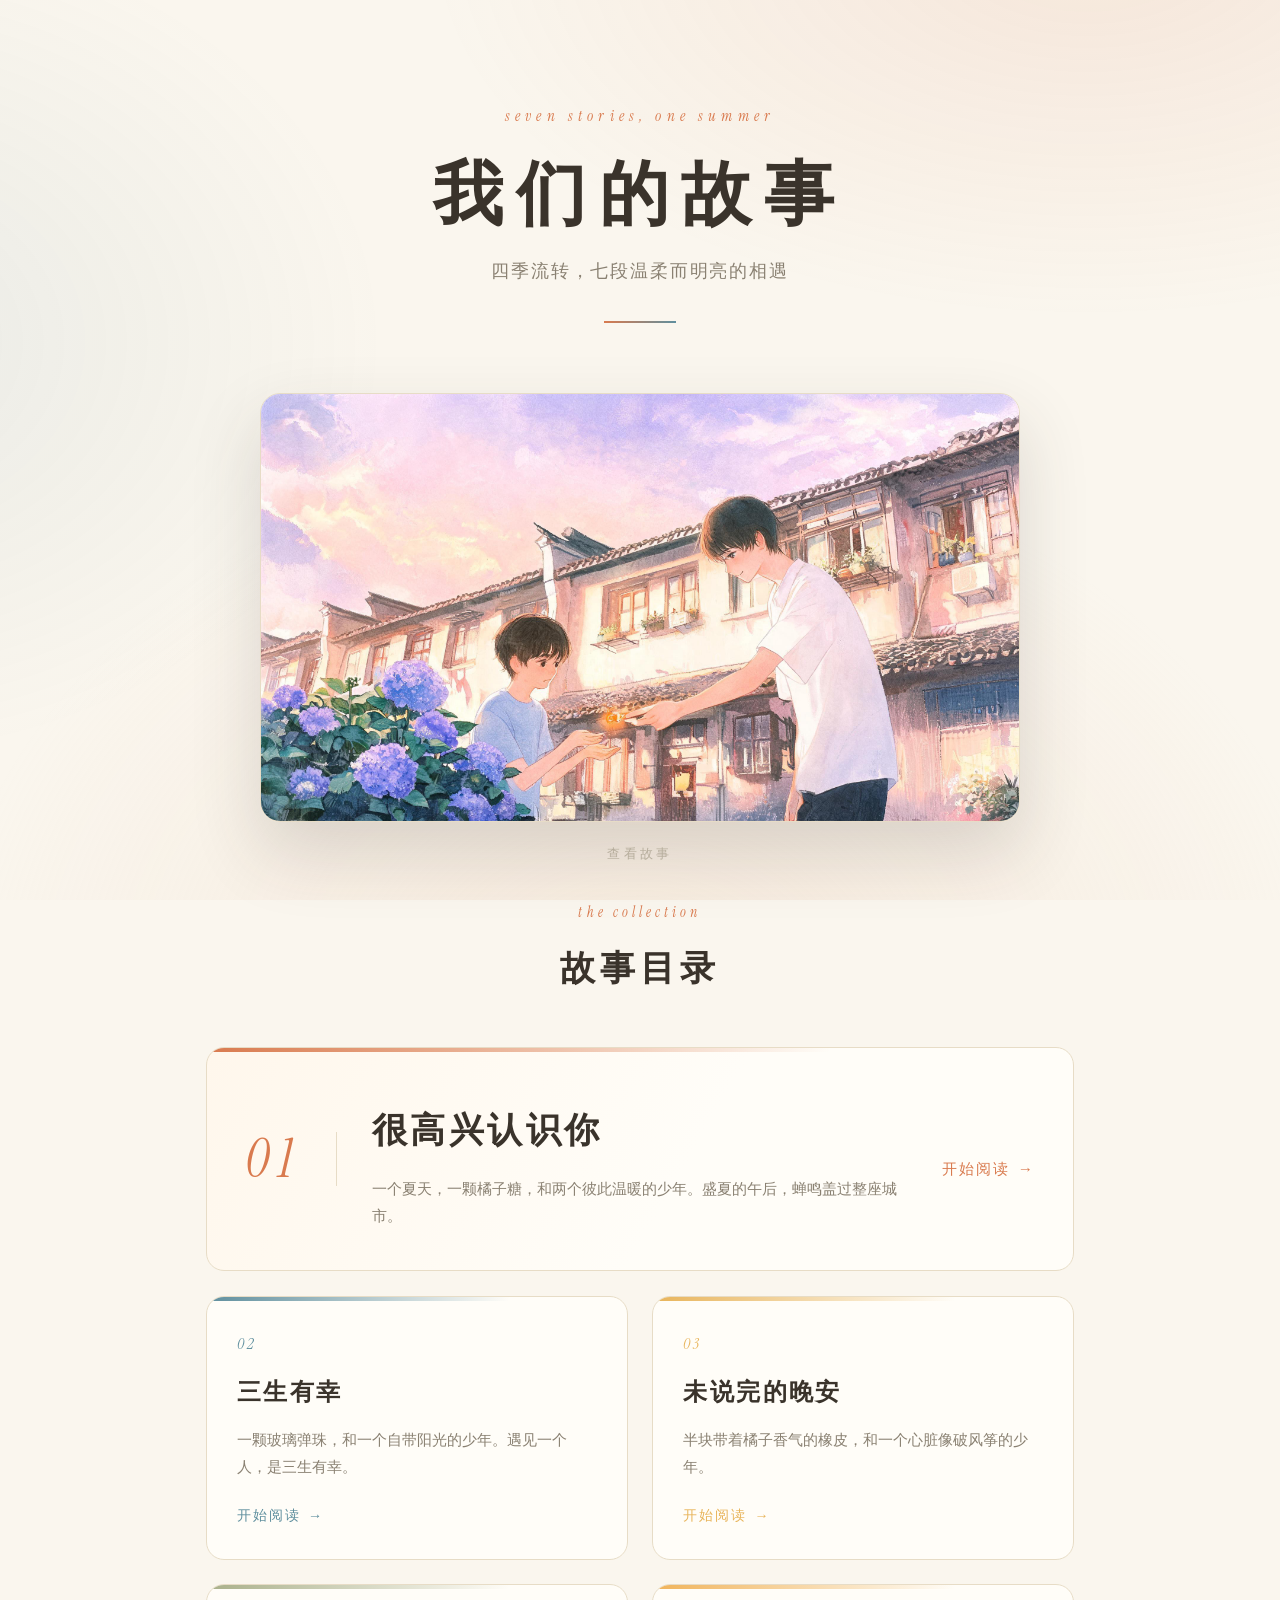
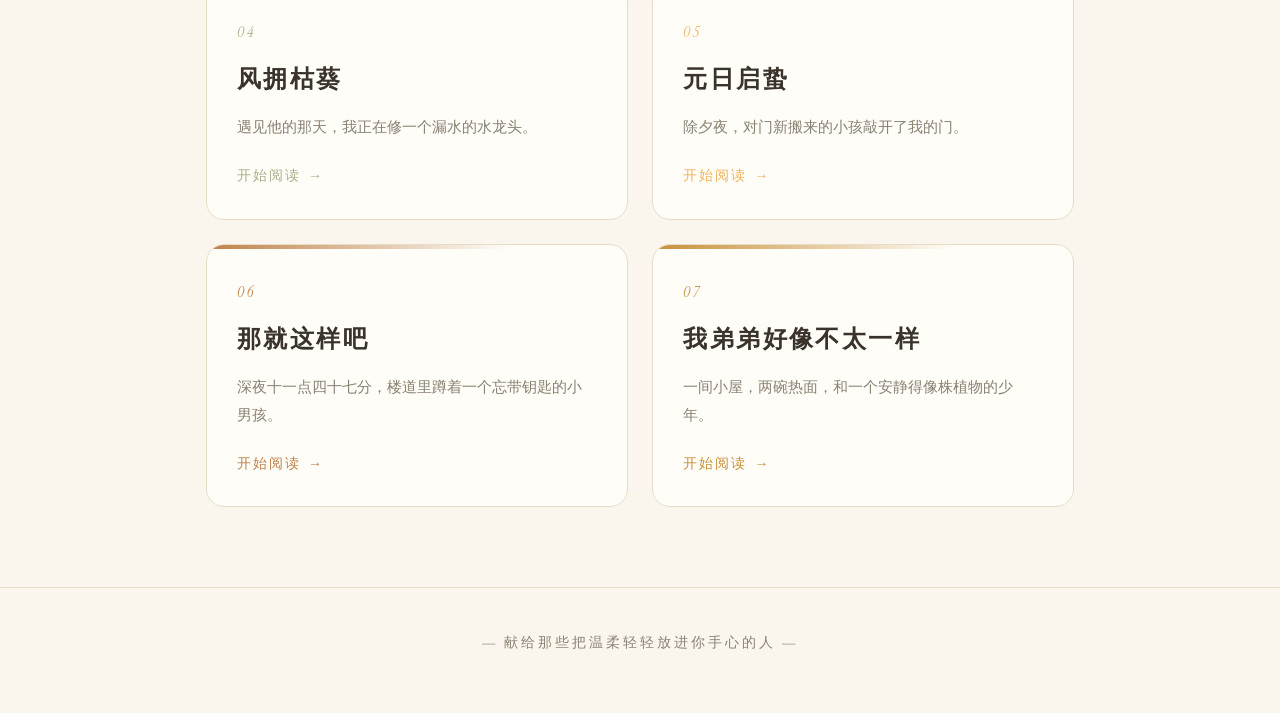
==== index.html @ c53b65f0 "add story7: 我弟弟好像不太一样" ====
<!DOCTYPE html>
<html lang="zh-CN">
<head>
<meta charset="UTF-8">
<meta name="viewport" content="width=device-width, initial-scale=1.0">
<title>我们的故事 · 小说集</title>
<link rel="preload" href="./_shared/fonts/CrimsonPro-Regular.ttf" as="font" type="font/ttf" crossorigin="">
<link rel="preload" href="./_shared/fonts/CrimsonPro-Bold.ttf" as="font" type="font/ttf" crossorigin="">
<link rel="preload" href="./_shared/fonts/InstrumentSerif-Italic.ttf" as="font" type="font/ttf" crossorigin="">
<style>
:root{
  --bg:#faf6ee;
  --ink:#3a332b;
  --muted:#8a8172;
  --faint:#b6ad9c;
  --rule:#e7dcc6;
  --paper:#fffdf8;
  --accent:#d97a4e;
}
*{margin:0;padding:0;box-sizing:border-box;}
@font-face{
  font-family:'CrimsonPro';
  src:url('./_shared/fonts/CrimsonPro-Regular.ttf') format('truetype');
  font-weight:400;font-style:normal;
}
@font-face{
  font-family:'CrimsonPro';
  src:url('./_shared/fonts/CrimsonPro-Bold.ttf') format('truetype');
  font-weight:700;font-style:normal;
}
@font-face{
  font-family:'CrimsonPro';
  src:url('./_shared/fonts/CrimsonPro-Italic.ttf') format('truetype');
  font-weight:400;font-style:italic;
}
@font-face{
  font-family:'InstrumentSerif';
  src:url('./_shared/fonts/InstrumentSerif-Italic.ttf') format('truetype');
  font-weight:400;font-style:italic;
}
html{scroll-behavior:smooth;}
body{
  background:var(--bg);
  color:var(--ink);
  font-family:"CrimsonPro","Noto Serif CJK SC","Source Han Serif SC","Songti SC","STSong","SimSun",serif;
  font-size:17px;
  line-height:1.9;
  overflow-x:hidden;
}
::selection{background:rgba(217,122,78,0.22);}
body::before{
  content:"";position:fixed;inset:0;z-index:-2;pointer-events:none;
  background:
    radial-gradient(1100px 620px at 85% -6%, rgba(217,122,78,0.12), transparent 60%),
    radial-gradient(900px 700px at -12% 38%, rgba(95,143,158,0.10), transparent 60%),
    radial-gradient(1000px 800px at 50% 112%, rgba(243,217,196,0.40), transparent 70%);
}
.particles{position:fixed;inset:0;z-index:-1;pointer-events:none;overflow:hidden;}
.p{position:absolute;bottom:-4vh;border-radius:50%;
  background:radial-gradient(circle at 35% 35%, rgba(255,255,255,0.9), var(--c) 72%);
  opacity:0;animation:rise linear infinite;}
@keyframes rise{
  0%{transform:translateY(0) translateX(0) scale(1);opacity:0;}
  6%{opacity:var(--o,.5);}
  90%{opacity:var(--o,.5);}
  100%{transform:translateY(-110vh) translateX(var(--dx,20px)) scale(.55);opacity:0;}
}

/* ---------- Hero ---------- */
.hero{position:relative;min-height:100vh;display:flex;flex-direction:column;align-items:center;
  justify-content:center;text-align:center;padding:6rem 1.6rem 4.5rem;}
.hero > *{animation:enter .9s ease both;}
.hero-kicker{animation-delay:.05s;font-family:"InstrumentSerif",serif;font-style:italic;
  letter-spacing:.34em;font-size:.95rem;color:var(--accent);text-transform:lowercase;}
.hero-title{animation-delay:.15s;font-size:clamp(2.6rem,8vw,4.4rem);font-weight:700;
  letter-spacing:.18em;line-height:1.15;margin-top:1.4rem;}
.hero-sub{animation-delay:.25s;margin-top:1.2rem;color:var(--muted);
  font-size:clamp(1rem,2.6vw,1.15rem);letter-spacing:.1em;}
.hero-rule{animation-delay:.35s;width:72px;height:2px;margin:2rem auto;
  background:linear-gradient(90deg,var(--accent),#5f8f9e);}
.cover-frame{animation-delay:.45s;margin-top:2.4rem;width:min(760px,92vw);border-radius:20px;
  overflow:hidden;border:1px solid var(--rule);
  box-shadow:0 30px 70px rgba(58,51,43,0.16);}
.cover-frame img{display:block;width:100%;height:auto;}
.scroll-hint{position:absolute;bottom:2.1rem;left:50%;transform:translateX(-50%);
  color:var(--faint);font-size:.8rem;letter-spacing:.26em;text-decoration:none;
  animation:hint 2.4s ease-in-out infinite;}
@keyframes hint{0%,100%{opacity:.5;transform:translate(-50%,0);}50%{opacity:1;transform:translate(-50%,7px);}}
@keyframes enter{from{opacity:0;transform:translateY(22px);}to{opacity:1;transform:none;}}

/* ---------- Stories ---------- */
.stories{max-width:920px;margin:0 auto;padding:0 1.6rem 5rem;}
.stories-head{text-align:center;margin-bottom:2.8rem;}
.stories-kicker{font-family:"InstrumentSerif",serif;font-style:italic;color:var(--accent);
  letter-spacing:.3em;font-size:.85rem;text-transform:lowercase;}
.stories-title{font-size:clamp(1.7rem,4vw,2.2rem);font-weight:700;letter-spacing:.14em;margin-top:.6rem;}

.card{position:relative;display:block;text-decoration:none;color:inherit;
  background:var(--paper);border:1px solid var(--rule);border-radius:18px;
  padding:2rem 1.9rem 1.7rem;overflow:hidden;
  transition:transform .3s ease, box-shadow .3s ease, border-color .3s ease;}
.card::before{content:"";position:absolute;top:0;left:0;right:0;height:4px;
  background:linear-gradient(90deg,var(--c),transparent 72%);}
.card:hover{transform:translateY(-6px);box-shadow:0 20px 44px rgba(58,51,43,0.10);
  border-color:rgba(58,51,43,0.14);}
.card-num{font-family:"InstrumentSerif",serif;font-style:italic;color:var(--c);
  font-size:1.02rem;letter-spacing:.16em;}
.card-t{font-size:1.5rem;font-weight:700;letter-spacing:.1em;margin-top:.55rem;}
.card-s{margin-top:.7rem;color:var(--muted);font-size:.95rem;line-height:1.8;}
.card-go{margin-top:1.35rem;display:inline-flex;align-items:center;gap:.45rem;
  color:var(--c);font-size:.88rem;letter-spacing:.14em;}
.card-go .arr{transition:transform .25s ease;}
.card:hover .card-go .arr{transform:translateX(5px);}

.card.featured{
  display:grid;grid-template-columns:auto 1fr auto;align-items:center;gap:2.2rem;
  background:linear-gradient(120deg,#fff7ec,var(--paper) 55%);
  padding:2.5rem 2.4rem;margin-bottom:1.6rem;}
.card.featured .card-num{font-size:3.4rem;line-height:1;padding-right:2.2rem;
  border-right:1px solid var(--rule);}
.card.featured .card-t{font-size:clamp(1.7rem,4vw,2.2rem);}
.card.featured .card-go{font-size:.95rem;white-space:nowrap;}

.grid{display:grid;grid-template-columns:repeat(2,minmax(0,1fr));gap:1.5rem;}

/* ---------- Footer ---------- */
.foot{text-align:center;padding:2.6rem 1.6rem 3.6rem;color:var(--muted);
  font-size:.85rem;letter-spacing:.22em;border-top:1px solid var(--rule);}

/* ---------- Reveal ---------- */
.reveal{opacity:0;transform:translateY(26px);transition:opacity .7s ease, transform .7s ease;}
.reveal.in{opacity:1;transform:none;}

@media (max-width:720px){
  .hero{padding-top:5rem;}
  .card.featured{grid-template-columns:1fr;gap:1.1rem;padding:2rem 1.7rem;}
  .card.featured .card-num{font-size:2.4rem;padding-right:0;border-right:none;}
  .grid{grid-template-columns:1fr;}
  .card{padding:1.8rem 1.6rem 1.5rem;}
}
@media (prefers-reduced-motion: reduce){
  *{animation:none!important;transition:none!important;}
  .reveal{opacity:1;transform:none;}
}
</style>
</head>
<body>
<div class="particles" aria-hidden="true"></div>

<header class="hero">
  <p class="hero-kicker">Seven Stories, One Summer</p>
  <h1 class="hero-title">我们的故事</h1>
  <p class="hero-sub">四季流转，七段温柔而明亮的相遇</p>
  <div class="hero-rule"></div>
  <div class="cover-frame">
    <img src="./assets/cover_16x9.jpg" alt="黄昏老街，一簇光，两双手，满城花">
  </div>
  <a class="scroll-hint" href="#stories">查看故事</a>
</header>

<main class="stories" id="stories">
  <div class="stories-head reveal">
    <p class="stories-kicker">The Collection</p>
    <h2 class="stories-title">故事目录</h2>
  </div>

  <a class="card featured reveal" href="story1.html" style="--c:#d97a4e">
    <div class="card-num">01</div>
    <div class="card-body">
      <div class="card-t">很高兴认识你</div>
      <div class="card-s">一个夏天，一颗橘子糖，和两个彼此温暖的少年。盛夏的午后，蝉鸣盖过整座城市。</div>
    </div>
    <div class="card-go">开始阅读 <span class="arr">→</span></div>
  </a>

  <div class="grid">
    <a class="card reveal" href="story2.html" style="--c:#5f8f9e">
      <div class="card-num">02</div>
      <div class="card-t">三生有幸</div>
      <div class="card-s">一颗玻璃弹珠，和一个自带阳光的少年。遇见一个人，是三生有幸。</div>
      <div class="card-go">开始阅读 <span class="arr">→</span></div>
    </a>
    <a class="card reveal" href="story3.html" style="--c:#e8b45a">
      <div class="card-num">03</div>
      <div class="card-t">未说完的晚安</div>
      <div class="card-s">半块带着橘子香气的橡皮，和一个心脏像破风筝的少年。</div>
      <div class="card-go">开始阅读 <span class="arr">→</span></div>
    </a>
    <a class="card reveal" href="story4.html" style="--c:#a9b08a">
      <div class="card-num">04</div>
      <div class="card-t">风拥枯葵</div>
      <div class="card-s">遇见他的那天，我正在修一个漏水的水龙头。</div>
      <div class="card-go">开始阅读 <span class="arr">→</span></div>
    </a>
    <a class="card reveal" href="story5.html" style="--c:#f0b35a">
      <div class="card-num">05</div>
      <div class="card-t">元日启蛰</div>
      <div class="card-s">除夕夜，对门新搬来的小孩敲开了我的门。</div>
      <div class="card-go">开始阅读 <span class="arr">→</span></div>
    </a>
    <a class="card reveal" href="story6.html" style="--c:#c0814a">
      <div class="card-num">06</div>
      <div class="card-t">那就这样吧</div>
      <div class="card-s">深夜十一点四十七分，楼道里蹲着一个忘带钥匙的小男孩。</div>
      <div class="card-go">开始阅读 <span class="arr">→</span></div>
    </a>
    <a class="card reveal" href="story7.html" style="--c:#c8903a">
      <div class="card-num">07</div>
      <div class="card-t">我弟弟好像不太一样</div>
      <div class="card-s">一间小屋，两碗热面，和一个安静得像株植物的少年。</div>
      <div class="card-go">开始阅读 <span class="arr">→</span></div>
    </a>
  </div>
</main>

<footer class="foot">— 献给那些把温柔轻轻放进你手心的人 —</footer>

<script>
(function(){
  var colors=['#d97a4e','#5f8f9e','#e8b45a','#a9b08a','#f0b35a','#c0814a','#c8903a'];
  var wrap=document.querySelector('.particles');
  for(var i=0;i<16;i++){
    var s=document.createElement('span');
    s.className='p';
    var size=4+Math.random()*7;
    s.style.width=size+'px';s.style.height=size+'px';
    s.style.left=(Math.random()*100)+'%';
    s.style.setProperty('--c',colors[i%colors.length]);
    s.style.setProperty('--o',(0.25+Math.random()*0.4).toFixed(2));
    s.style.setProperty('--dx',(Math.random()*120-60)+'px');
    s.style.animationDuration=(14+Math.random()*16)+'s';
    s.style.animationDelay=(Math.random()*16)+'s';
    wrap.appendChild(s);
  }
  if('IntersectionObserver' in window){
    var io=new IntersectionObserver(function(es){
      es.forEach(function(e){if(e.isIntersecting){e.target.classList.add('in');io.unobserve(e.target);}});
    },{threshold:.12});
    document.querySelectorAll('.reveal').forEach(function(el){io.observe(el);});
  }else{
    document.querySelectorAll('.reveal').forEach(function(el){el.classList.add('in');});
  }
})();
</script>
</body>
</html>
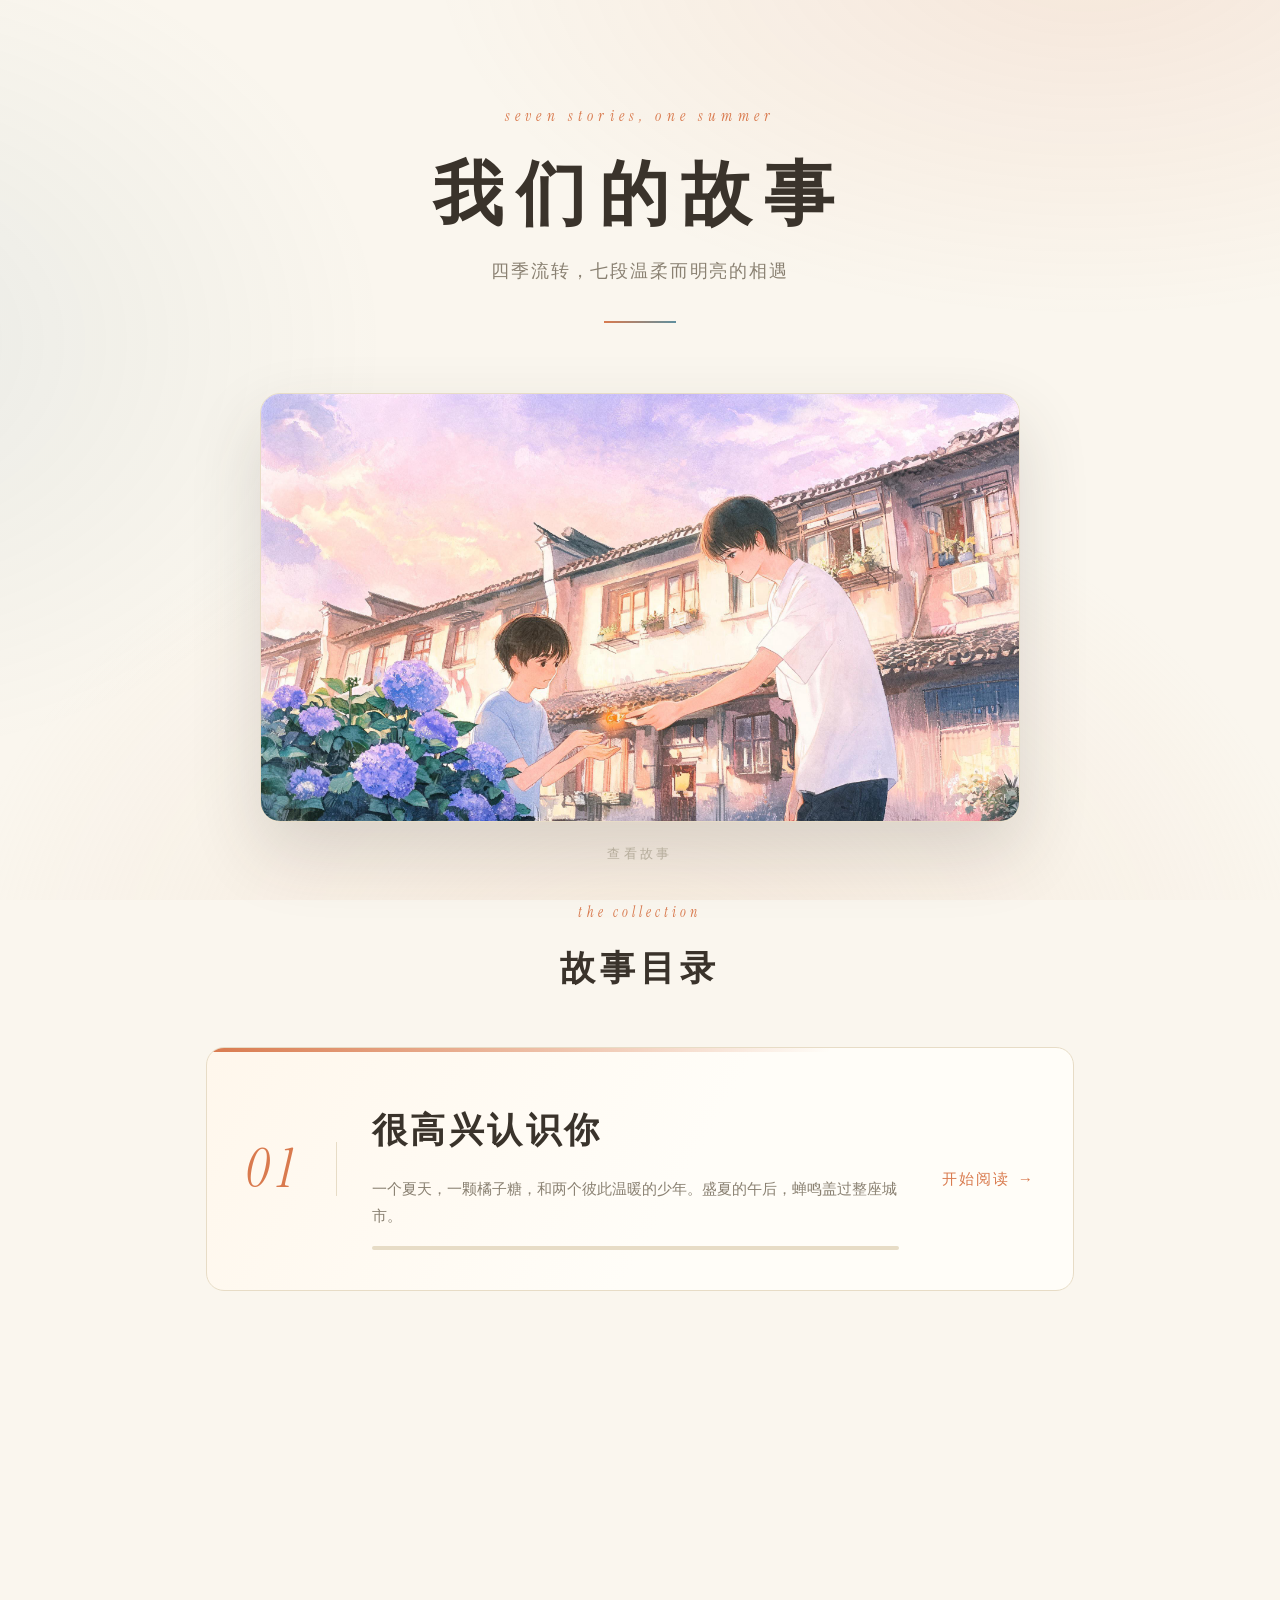
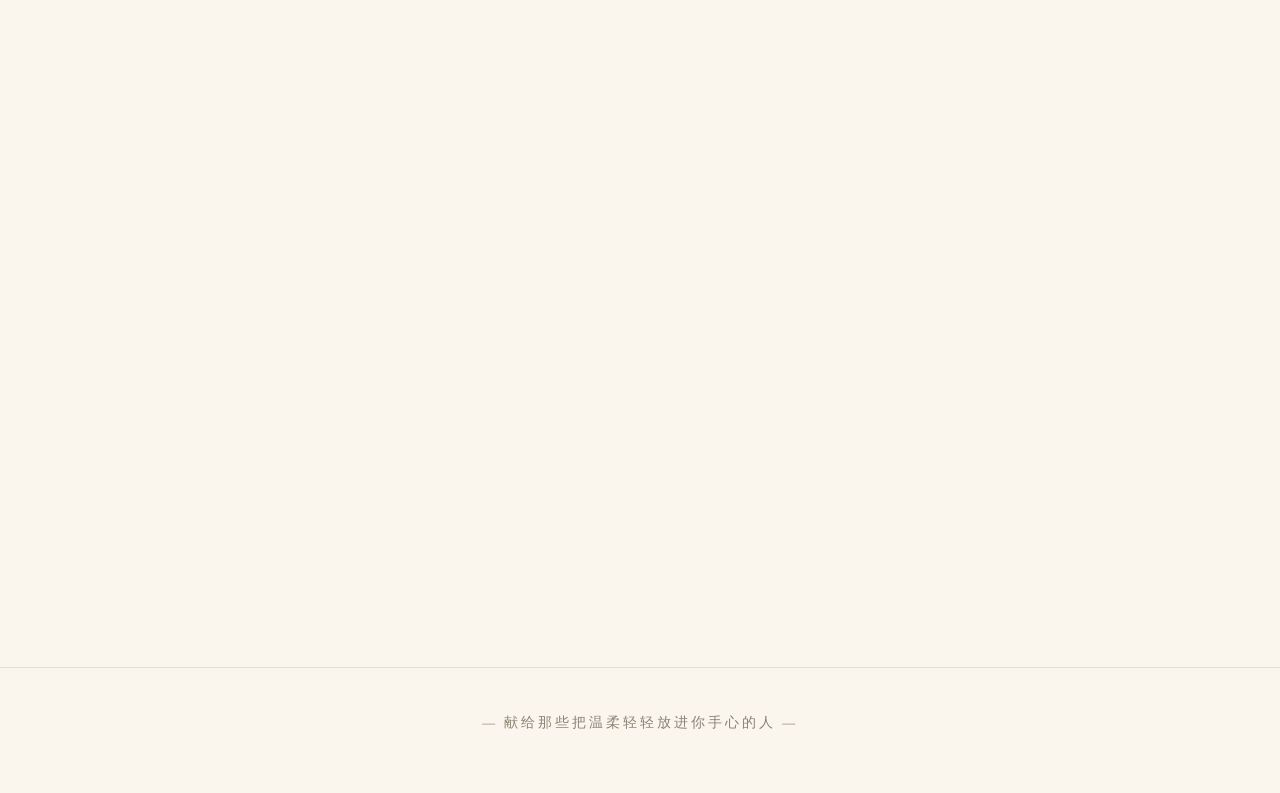
==== commit 894a87d7: "添加15项小说阅读功能：阅读进度保存、回到顶部、浮动目录、上下章导航、字体调节、深色模式、书签、朗读、字数统计、阅读时长、选中复制分享、评论系统、平滑滚动、首页进度条" ====
--- a/index.html
+++ b/index.html
@@ -65,7 +65,6 @@
   90%{opacity:var(--o,.5);}
   100%{transform:translateY(-110vh) translateX(var(--dx,20px)) scale(.55);opacity:0;}
 }
-
 /* ---------- Hero ---------- */
 .hero{position:relative;min-height:100vh;display:flex;flex-direction:column;align-items:center;
   justify-content:center;text-align:center;padding:6rem 1.6rem 4.5rem;}
@@ -87,14 +86,12 @@
   animation:hint 2.4s ease-in-out infinite;}
 @keyframes hint{0%,100%{opacity:.5;transform:translate(-50%,0);}50%{opacity:1;transform:translate(-50%,7px);}}
 @keyframes enter{from{opacity:0;transform:translateY(22px);}to{opacity:1;transform:none;}}
-
 /* ---------- Stories ---------- */
 .stories{max-width:920px;margin:0 auto;padding:0 1.6rem 5rem;}
 .stories-head{text-align:center;margin-bottom:2.8rem;}
 .stories-kicker{font-family:"InstrumentSerif",serif;font-style:italic;color:var(--accent);
   letter-spacing:.3em;font-size:.85rem;text-transform:lowercase;}
 .stories-title{font-size:clamp(1.7rem,4vw,2.2rem);font-weight:700;letter-spacing:.14em;margin-top:.6rem;}
-
 .card{position:relative;display:block;text-decoration:none;color:inherit;
   background:var(--paper);border:1px solid var(--rule);border-radius:18px;
   padding:2rem 1.9rem 1.7rem;overflow:hidden;
@@ -107,11 +104,15 @@
   font-size:1.02rem;letter-spacing:.16em;}
 .card-t{font-size:1.5rem;font-weight:700;letter-spacing:.1em;margin-top:.55rem;}
 .card-s{margin-top:.7rem;color:var(--muted);font-size:.95rem;line-height:1.8;}
+/* Reading progress bar on card */
+.card-progress-wrap{display:flex;align-items:center;gap:0.5rem;margin-top:1rem;}
+.card-progress-bar{flex:1;height:4px;background:var(--rule);border-radius:2px;overflow:hidden;}
+.card-progress-fill{height:100%;background:var(--c);border-radius:2px;transition:width 0.5s ease;}
+.card-progress-pct{font-size:0.75rem;color:var(--muted);white-space:nowrap;}
 .card-go{margin-top:1.35rem;display:inline-flex;align-items:center;gap:.45rem;
   color:var(--c);font-size:.88rem;letter-spacing:.14em;}
 .card-go .arr{transition:transform .25s ease;}
 .card:hover .card-go .arr{transform:translateX(5px);}
-
 .card.featured{
   display:grid;grid-template-columns:auto 1fr auto;align-items:center;gap:2.2rem;
   background:linear-gradient(120deg,#fff7ec,var(--paper) 55%);
@@ -120,17 +121,13 @@
   border-right:1px solid var(--rule);}
 .card.featured .card-t{font-size:clamp(1.7rem,4vw,2.2rem);}
 .card.featured .card-go{font-size:.95rem;white-space:nowrap;}
-
 .grid{display:grid;grid-template-columns:repeat(2,minmax(0,1fr));gap:1.5rem;}
-
 /* ---------- Footer ---------- */
 .foot{text-align:center;padding:2.6rem 1.6rem 3.6rem;color:var(--muted);
   font-size:.85rem;letter-spacing:.22em;border-top:1px solid var(--rule);}
-
 /* ---------- Reveal ---------- */
 .reveal{opacity:0;transform:translateY(26px);transition:opacity .7s ease, transform .7s ease;}
 .reveal.in{opacity:1;transform:none;}
-
 @media (max-width:720px){
   .hero{padding-top:5rem;}
   .card.featured{grid-template-columns:1fr;gap:1.1rem;padding:2rem 1.7rem;}
@@ -143,10 +140,10 @@
   .reveal{opacity:1;transform:none;}
 }
 </style>
+<script defer src="https://cloud.umami.is/script.js" data-website-id="83ac92dc-f4b5-4266-9c81-300cca5a505e"></script>
 </head>
 <body>
 <div class="particles" aria-hidden="true"></div>
-
 <header class="hero">
   <p class="hero-kicker">Seven Stories, One Summer</p>
   <h1 class="hero-title">我们的故事</h1>
@@ -157,64 +154,66 @@
   </div>
   <a class="scroll-hint" href="#stories">查看故事</a>
 </header>
-
 <main class="stories" id="stories">
   <div class="stories-head reveal">
     <p class="stories-kicker">The Collection</p>
     <h2 class="stories-title">故事目录</h2>
   </div>
-
-  <a class="card featured reveal" href="story1.html" style="--c:#d97a4e">
+  <a class="card featured reveal" href="story1.html" style="--c:#d97a4e" data-story="story1">
     <div class="card-num">01</div>
     <div class="card-body">
       <div class="card-t">很高兴认识你</div>
       <div class="card-s">一个夏天，一颗橘子糖，和两个彼此温暖的少年。盛夏的午后，蝉鸣盖过整座城市。</div>
+      <div class="card-progress-wrap"><div class="card-progress-bar"><div class="card-progress-fill" style="width:0%"></div></div><span class="card-progress-pct"></span></div>
     </div>
     <div class="card-go">开始阅读 <span class="arr">→</span></div>
   </a>
-
   <div class="grid">
-    <a class="card reveal" href="story2.html" style="--c:#5f8f9e">
+    <a class="card reveal" href="story2.html" style="--c:#5f8f9e" data-story="story2">
       <div class="card-num">02</div>
       <div class="card-t">三生有幸</div>
       <div class="card-s">一颗玻璃弹珠，和一个自带阳光的少年。遇见一个人，是三生有幸。</div>
-      <div class="card-go">开始阅读 <span class="arr">→</span></div>
-    </a>
-    <a class="card reveal" href="story3.html" style="--c:#e8b45a">
+      <div class="card-progress-wrap"><div class="card-progress-bar"><div class="card-progress-fill" style="width:0%"></div></div><span class="card-progress-pct"></span></div>
+      <div class="card-go">开始阅读 <span class="arr">→</span></div>
+    </a>
+    <a class="card reveal" href="story3.html" style="--c:#e8b45a" data-story="story3">
       <div class="card-num">03</div>
       <div class="card-t">未说完的晚安</div>
       <div class="card-s">半块带着橘子香气的橡皮，和一个心脏像破风筝的少年。</div>
-      <div class="card-go">开始阅读 <span class="arr">→</span></div>
-    </a>
-    <a class="card reveal" href="story4.html" style="--c:#a9b08a">
+      <div class="card-progress-wrap"><div class="card-progress-bar"><div class="card-progress-fill" style="width:0%"></div></div><span class="card-progress-pct"></span></div>
+      <div class="card-go">开始阅读 <span class="arr">→</span></div>
+    </a>
+    <a class="card reveal" href="story4.html" style="--c:#a9b08a" data-story="story4">
       <div class="card-num">04</div>
       <div class="card-t">风拥枯葵</div>
       <div class="card-s">遇见他的那天，我正在修一个漏水的水龙头。</div>
-      <div class="card-go">开始阅读 <span class="arr">→</span></div>
-    </a>
-    <a class="card reveal" href="story5.html" style="--c:#f0b35a">
+      <div class="card-progress-wrap"><div class="card-progress-bar"><div class="card-progress-fill" style="width:0%"></div></div><span class="card-progress-pct"></span></div>
+      <div class="card-go">开始阅读 <span class="arr">→</span></div>
+    </a>
+    <a class="card reveal" href="story5.html" style="--c:#f0b35a" data-story="story5">
       <div class="card-num">05</div>
       <div class="card-t">元日启蛰</div>
       <div class="card-s">除夕夜，对门新搬来的小孩敲开了我的门。</div>
-      <div class="card-go">开始阅读 <span class="arr">→</span></div>
-    </a>
-    <a class="card reveal" href="story6.html" style="--c:#c0814a">
+      <div class="card-progress-wrap"><div class="card-progress-bar"><div class="card-progress-fill" style="width:0%"></div></div><span class="card-progress-pct"></span></div>
+      <div class="card-go">开始阅读 <span class="arr">→</span></div>
+    </a>
+    <a class="card reveal" href="story6.html" style="--c:#c0814a" data-story="story6">
       <div class="card-num">06</div>
       <div class="card-t">那就这样吧</div>
       <div class="card-s">深夜十一点四十七分，楼道里蹲着一个忘带钥匙的小男孩。</div>
-      <div class="card-go">开始阅读 <span class="arr">→</span></div>
-    </a>
-    <a class="card reveal" href="story7.html" style="--c:#c8903a">
+      <div class="card-progress-wrap"><div class="card-progress-bar"><div class="card-progress-fill" style="width:0%"></div></div><span class="card-progress-pct"></span></div>
+      <div class="card-go">开始阅读 <span class="arr">→</span></div>
+    </a>
+    <a class="card reveal" href="story7.html" style="--c:#c8903a" data-story="story7">
       <div class="card-num">07</div>
       <div class="card-t">我弟弟好像不太一样</div>
       <div class="card-s">一间小屋，两碗热面，和一个安静得像株植物的少年。</div>
+      <div class="card-progress-wrap"><div class="card-progress-bar"><div class="card-progress-fill" style="width:0%"></div></div><span class="card-progress-pct"></span></div>
       <div class="card-go">开始阅读 <span class="arr">→</span></div>
     </a>
   </div>
 </main>
-
 <footer class="foot">— 献给那些把温柔轻轻放进你手心的人 —</footer>
-
 <script>
 (function(){
   var colors=['#d97a4e','#5f8f9e','#e8b45a','#a9b08a','#f0b35a','#c0814a','#c8903a'];
@@ -240,7 +239,19 @@
   }else{
     document.querySelectorAll('.reveal').forEach(function(el){el.classList.add('in');});
   }
+  // Reading progress on cards
+  document.querySelectorAll('.card[data-story]').forEach(function(card){
+    var storyId = card.dataset.story;
+    var progressPct = localStorage.getItem('reader_' + storyId + '_progressPct');
+    var fill = card.querySelector('.card-progress-fill');
+    var pct = card.querySelector('.card-progress-pct');
+    if (progressPct && fill) {
+      var v = Math.round(parseFloat(progressPct));
+      fill.style.width = v + '%';
+      if (pct) pct.textContent = '已读 ' + v + '%';
+    }
+  });
 })();
 </script>
 </body>
-</html>
+</html>
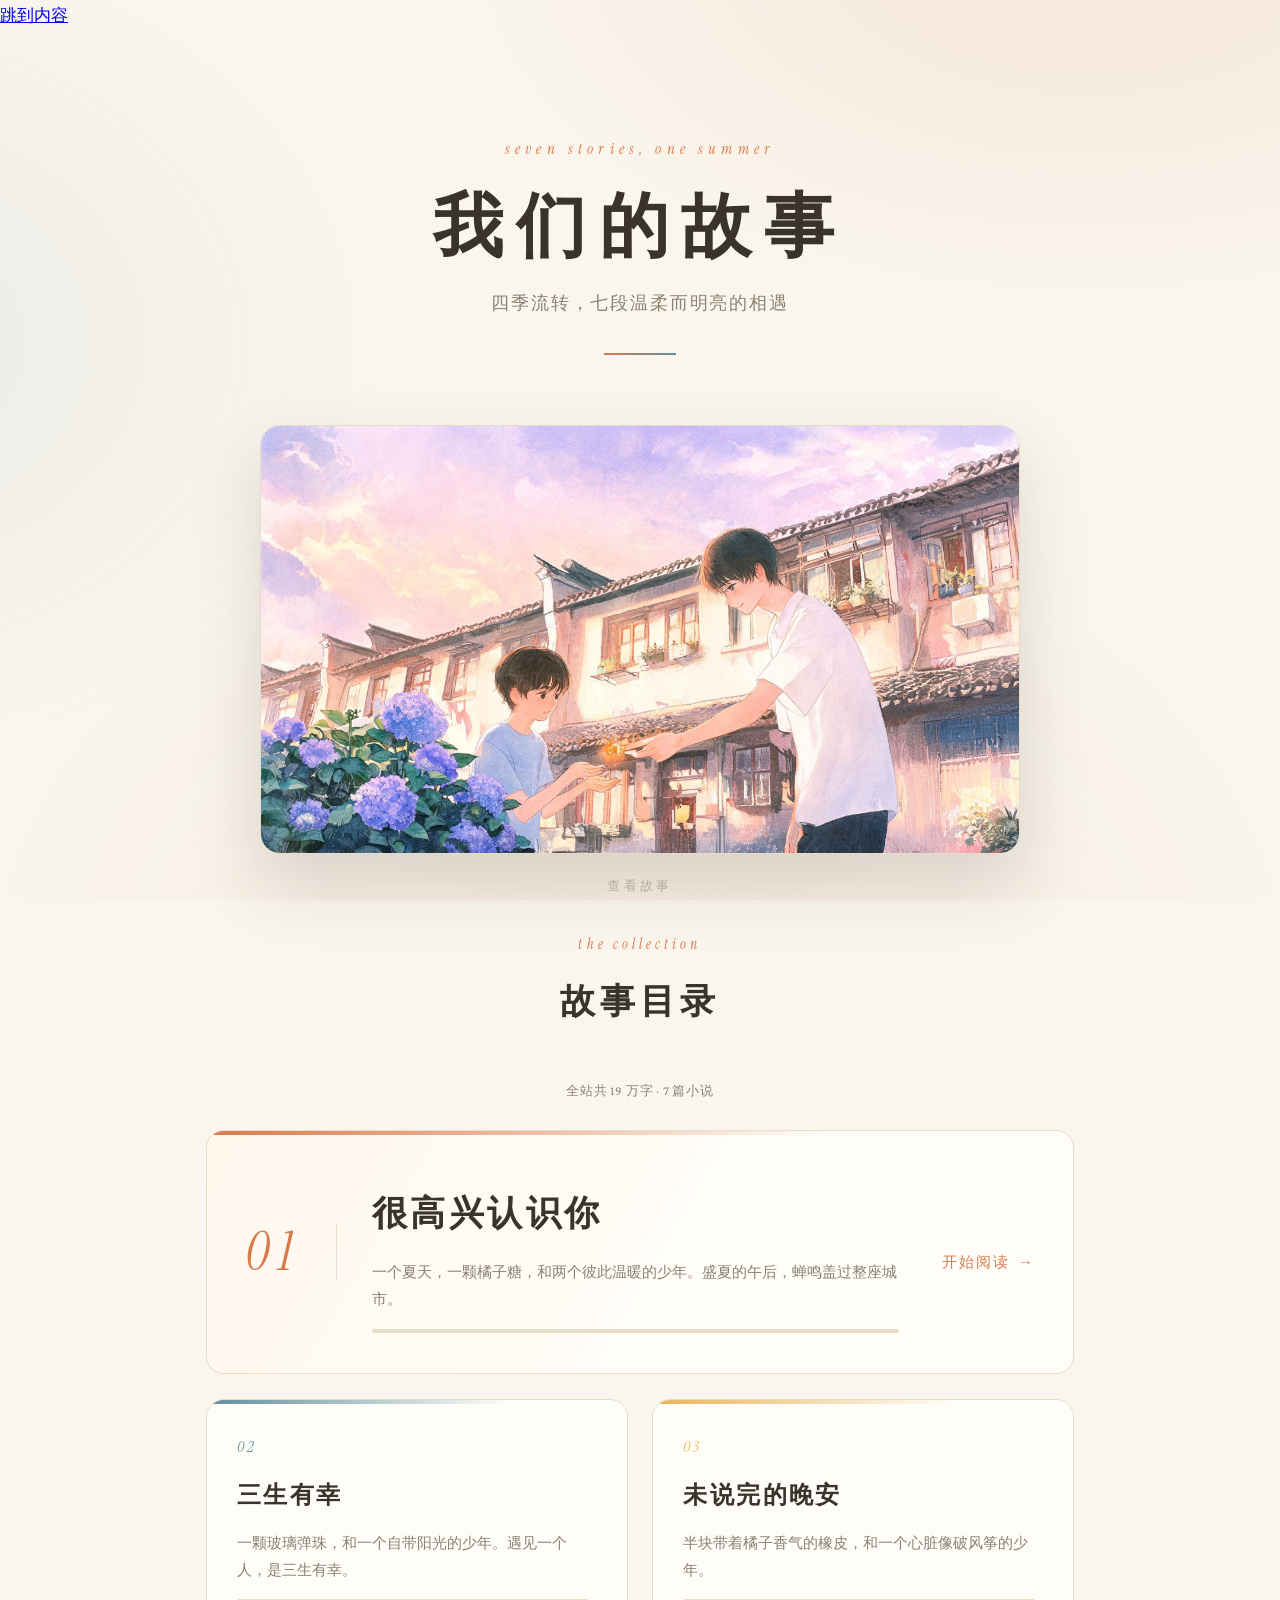
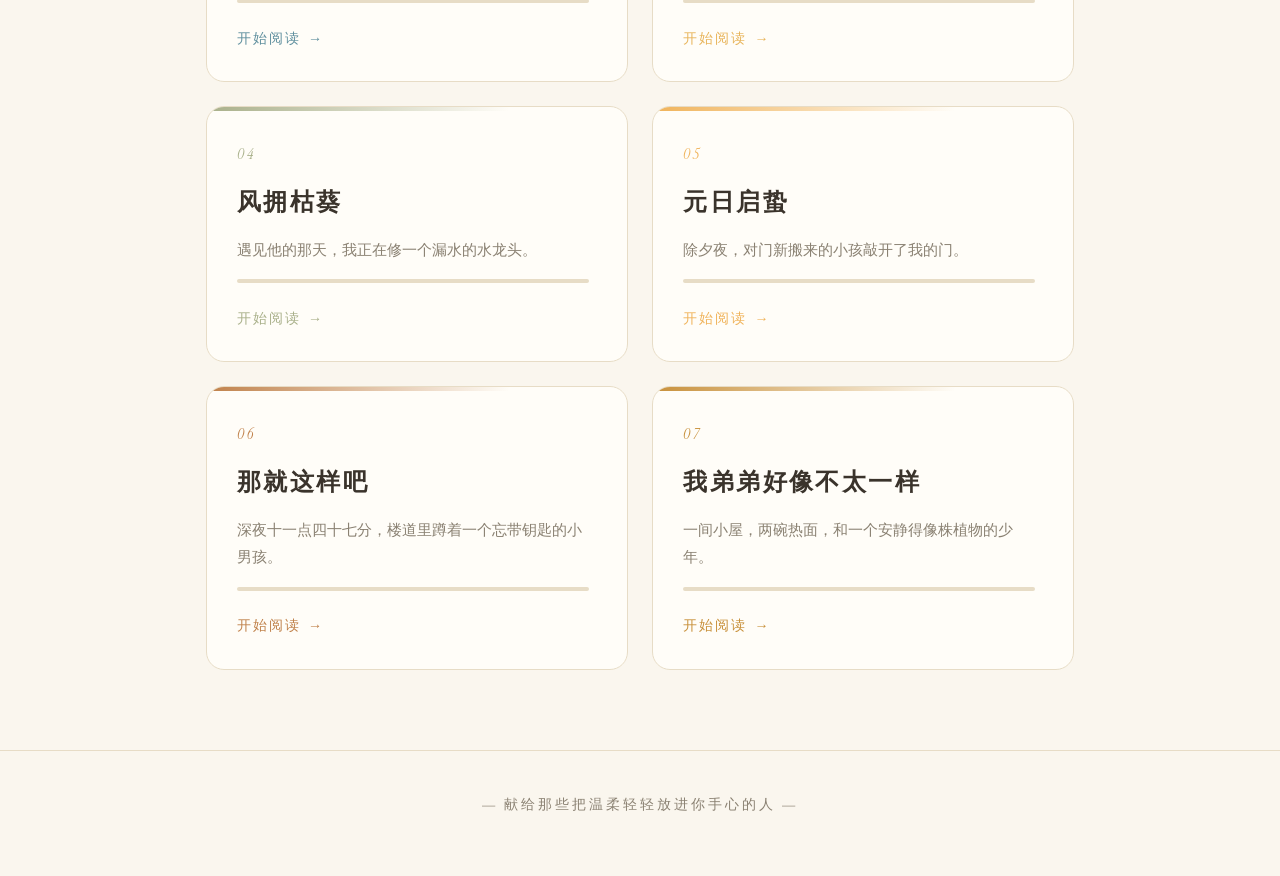
==== commit 0467fa5c: "全面优化：SEO社交分享、PWA离线阅读、首页继续阅读、沉浸模式、Giscus深色同步、无障碍支持、性能优化" ====
--- a/index.html
+++ b/index.html
@@ -3,7 +3,21 @@
 <head>
 <meta charset="UTF-8">
 <meta name="viewport" content="width=device-width, initial-scale=1.0">
-<title>我们的故事 · 小说集</title>
+<title>我们的故事 · 小说集 | 七段温柔而明亮的相遇</title>
+<meta name="description" content="四季流转，七段温柔而明亮的相遇。一个关于夏天、橘子糖、玻璃弹珠与少年心事的小说集。">
+<meta property="og:title" content="我们的故事 · 小说集">
+<meta property="og:description" content="四季流转，七段温柔而明亮的相遇。很高兴认识你、三生有幸、未说完的晚安、风拥枯葵、元日启蛰、那就这样吧、我弟弟好像不太一样。">
+<meta property="og:image" content="https://SoleFish8.github.io/meet-you-summer/assets/cover_16x9.jpg">
+<meta property="og:url" content="https://SoleFish8.github.io/meet-you-summer/">
+<meta property="og:type" content="website">
+<meta name="twitter:card" content="summary_large_image">
+<meta name="twitter:title" content="我们的故事 · 小说集">
+<meta name="twitter:description" content="四季流转，七段温柔而明亮的相遇。">
+<meta name="twitter:image" content="https://SoleFish8.github.io/meet-you-summer/assets/cover_16x9.jpg">
+<link rel="manifest" href="manifest.json">
+<meta name="theme-color" content="#d97a4e">
+<link rel="icon" type="image/jpeg" href="assets/icon-192.jpg">
+<link rel="apple-touch-icon" href="assets/icon-192.jpg">
 <link rel="preload" href="./_shared/fonts/CrimsonPro-Regular.ttf" as="font" type="font/ttf" crossorigin="">
 <link rel="preload" href="./_shared/fonts/CrimsonPro-Bold.ttf" as="font" type="font/ttf" crossorigin="">
 <link rel="preload" href="./_shared/fonts/InstrumentSerif-Italic.ttf" as="font" type="font/ttf" crossorigin="">
@@ -21,22 +35,22 @@
 @font-face{
   font-family:'CrimsonPro';
   src:url('./_shared/fonts/CrimsonPro-Regular.ttf') format('truetype');
-  font-weight:400;font-style:normal;
+  font-weight:400;font-style:normal;font-display:swap;
 }
 @font-face{
   font-family:'CrimsonPro';
   src:url('./_shared/fonts/CrimsonPro-Bold.ttf') format('truetype');
-  font-weight:700;font-style:normal;
+  font-weight:700;font-style:normal;font-display:swap;
 }
 @font-face{
   font-family:'CrimsonPro';
   src:url('./_shared/fonts/CrimsonPro-Italic.ttf') format('truetype');
-  font-weight:400;font-style:italic;
+  font-weight:400;font-style:italic;font-display:swap;
 }
 @font-face{
   font-family:'InstrumentSerif';
   src:url('./_shared/fonts/InstrumentSerif-Italic.ttf') format('truetype');
-  font-weight:400;font-style:italic;
+  font-weight:400;font-style:italic;font-display:swap;
 }
 html{scroll-behavior:smooth;}
 body{
@@ -141,8 +155,20 @@
 }
 </style>
 <script defer src="https://cloud.umami.is/script.js" data-website-id="83ac92dc-f4b5-4266-9c81-300cca5a505e"></script>
+<script type="application/ld+json">
+{
+  "@context": "https://schema.org",
+  "@type": "WebSite",
+  "name": "我们的故事 · 小说集",
+  "url": "https://SoleFish8.github.io/meet-you-summer/",
+  "description": "四季流转，七段温柔而明亮的相遇。",
+  "inLanguage": "zh-CN",
+  "author": { "@type": "Person", "name": "SoleFish" }
+}
+</script>
 </head>
 <body>
+<a href="#stories" id="skip-to-content">跳到内容</a>
 <div class="particles" aria-hidden="true"></div>
 <header class="hero">
   <p class="hero-kicker">Seven Stories, One Summer</p>
@@ -159,6 +185,11 @@
     <p class="stories-kicker">The Collection</p>
     <h2 class="stories-title">故事目录</h2>
   </div>
+  <div id="continue-reading" class="reveal" style="display:none;text-align:center;margin-bottom:1.8rem;padding:1rem 1.4rem;background:var(--paper);border:1px solid var(--rule);border-radius:12px;">
+    <span style="font-size:0.82rem;color:var(--muted);letter-spacing:0.1em;">继续阅读</span>
+    <a id="continue-link" href="#" style="display:block;margin-top:0.4rem;color:var(--accent);font-size:1.05rem;font-weight:700;text-decoration:none;letter-spacing:0.08em;"></a>
+  </div>
+  <div id="total-stats" class="reveal" style="text-align:center;margin-bottom:1.6rem;font-size:0.82rem;color:var(--muted);letter-spacing:0.06em;"></div>
   <a class="card featured reveal" href="story1.html" style="--c:#d97a4e" data-story="story1">
     <div class="card-num">01</div>
     <div class="card-body">
@@ -216,6 +247,7 @@
 <footer class="foot">— 献给那些把温柔轻轻放进你手心的人 —</footer>
 <script>
 (function(){
+  // Particles
   var colors=['#d97a4e','#5f8f9e','#e8b45a','#a9b08a','#f0b35a','#c0814a','#c8903a'];
   var wrap=document.querySelector('.particles');
   for(var i=0;i<16;i++){
@@ -240,9 +272,22 @@
     document.querySelectorAll('.reveal').forEach(function(el){el.classList.add('in');});
   }
   // Reading progress on cards
+  var stories = [
+    { id: 'story1', name: '很高兴认识你' },
+    { id: 'story2', name: '三生有幸' },
+    { id: 'story3', name: '未说完的晚安' },
+    { id: 'story4', name: '风拥枯葵' },
+    { id: 'story5', name: '元日启蛰' },
+    { id: 'story6', name: '那就这样吧' },
+    { id: 'story7', name: '我弟弟好像不太一样' }
+  ];
+  var totalWords = 0;
+  var lastRead = null;
+  var lastReadTime = 0;
   document.querySelectorAll('.card[data-story]').forEach(function(card){
     var storyId = card.dataset.story;
     var progressPct = localStorage.getItem('reader_' + storyId + '_progressPct');
+    var scrollPos = localStorage.getItem('reader_' + storyId + '_scrollPos');
     var fill = card.querySelector('.card-progress-fill');
     var pct = card.querySelector('.card-progress-pct');
     if (progressPct && fill) {
@@ -250,7 +295,33 @@
       fill.style.width = v + '%';
       if (pct) pct.textContent = '已读 ' + v + '%';
     }
+    // Track last read
+    if (scrollPos) {
+      var t = parseFloat(scrollPos);
+      if (t > lastReadTime) { lastReadTime = t; lastRead = storyId; }
+    }
+    // Approximate word counts per story
+    var wc = [32000, 28000, 35000, 18000, 22000, 25000, 30000];
+    var idx = stories.findIndex(function(s) { return s.id === storyId; });
+    if (idx >= 0) totalWords += wc[idx];
   });
+  // Continue reading
+  if (lastRead) {
+    var s = stories.find(function(s) { return s.id === lastRead; });
+    if (s) {
+      var el = document.getElementById('continue-reading');
+      var link = document.getElementById('continue-link');
+      el.style.display = 'block';
+      link.href = s.id + '.html';
+      link.textContent = '「' + s.name + '」继续阅读 →';
+    }
+  }
+  // Total stats
+  document.getElementById('total-stats').textContent = '全站共 ' + Math.round(totalWords / 10000) + ' 万字 · 7 篇小说';
+  // Service Worker
+  if ('serviceWorker' in navigator) {
+    navigator.serviceWorker.register('sw.js', { scope: '/meet-you-summer/' }).catch(function(){});
+  }
 })();
 </script>
 </body>
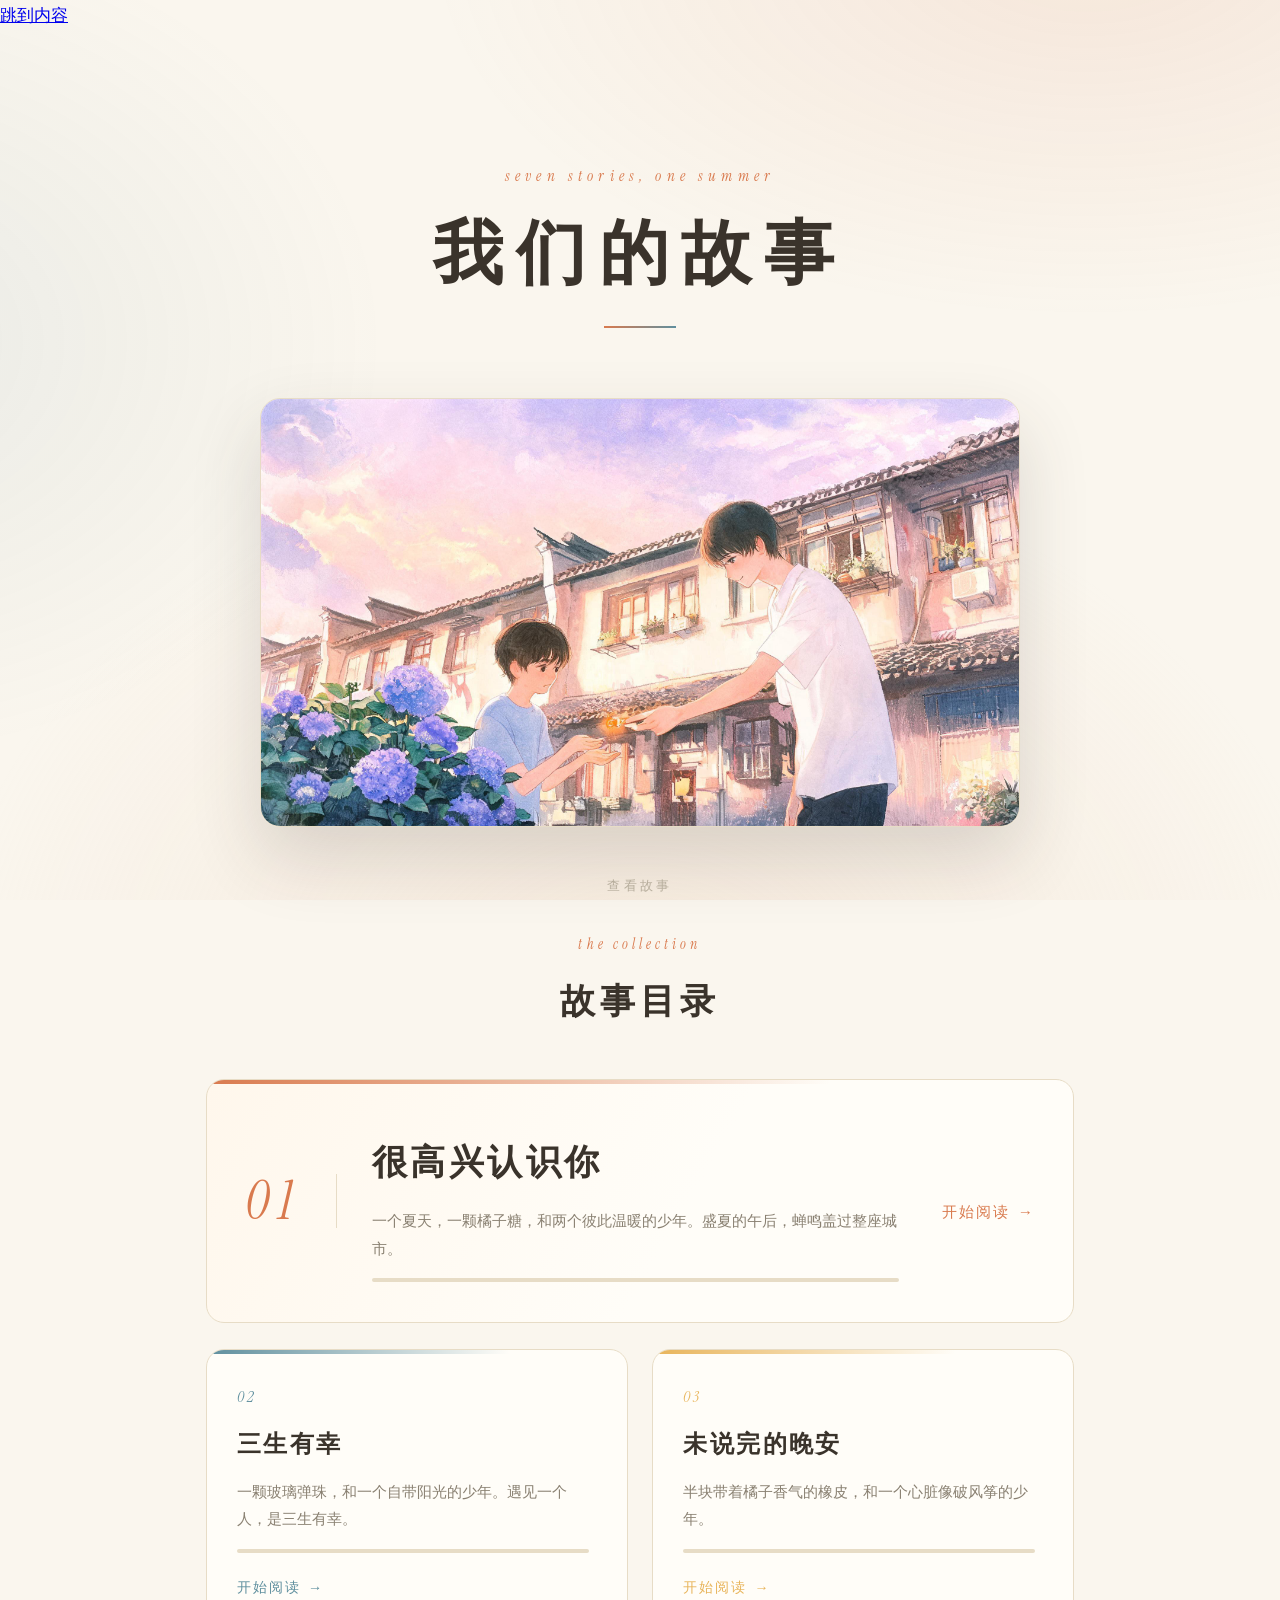
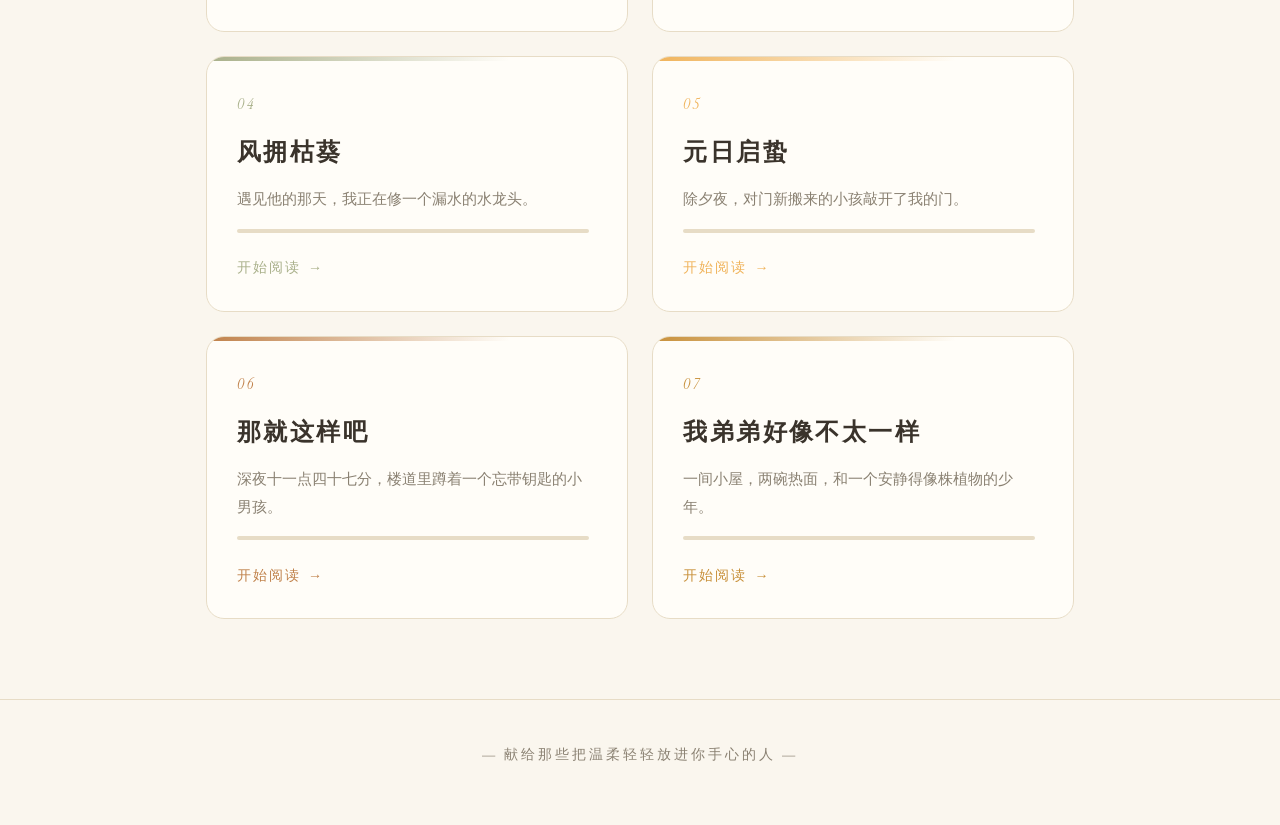
==== commit aa6adf99: "移除首页副标题和全站字数统计" ====
--- a/index.html
+++ b/index.html
@@ -173,7 +173,6 @@
 <header class="hero">
   <p class="hero-kicker">Seven Stories, One Summer</p>
   <h1 class="hero-title">我们的故事</h1>
-  <p class="hero-sub">四季流转，七段温柔而明亮的相遇</p>
   <div class="hero-rule"></div>
   <div class="cover-frame">
     <img src="./assets/cover_16x9.jpg" alt="黄昏老街，一簇光，两双手，满城花">
@@ -189,7 +188,7 @@
     <span style="font-size:0.82rem;color:var(--muted);letter-spacing:0.1em;">继续阅读</span>
     <a id="continue-link" href="#" style="display:block;margin-top:0.4rem;color:var(--accent);font-size:1.05rem;font-weight:700;text-decoration:none;letter-spacing:0.08em;"></a>
   </div>
-  <div id="total-stats" class="reveal" style="text-align:center;margin-bottom:1.6rem;font-size:0.82rem;color:var(--muted);letter-spacing:0.06em;"></div>
+  
   <a class="card featured reveal" href="story1.html" style="--c:#d97a4e" data-story="story1">
     <div class="card-num">01</div>
     <div class="card-body">
@@ -316,8 +315,6 @@
       link.textContent = '「' + s.name + '」继续阅读 →';
     }
   }
-  // Total stats
-  document.getElementById('total-stats').textContent = '全站共 ' + Math.round(totalWords / 10000) + ' 万字 · 7 篇小说';
   // Service Worker
   if ('serviceWorker' in navigator) {
     navigator.serviceWorker.register('sw.js', { scope: '/meet-you-summer/' }).catch(function(){});
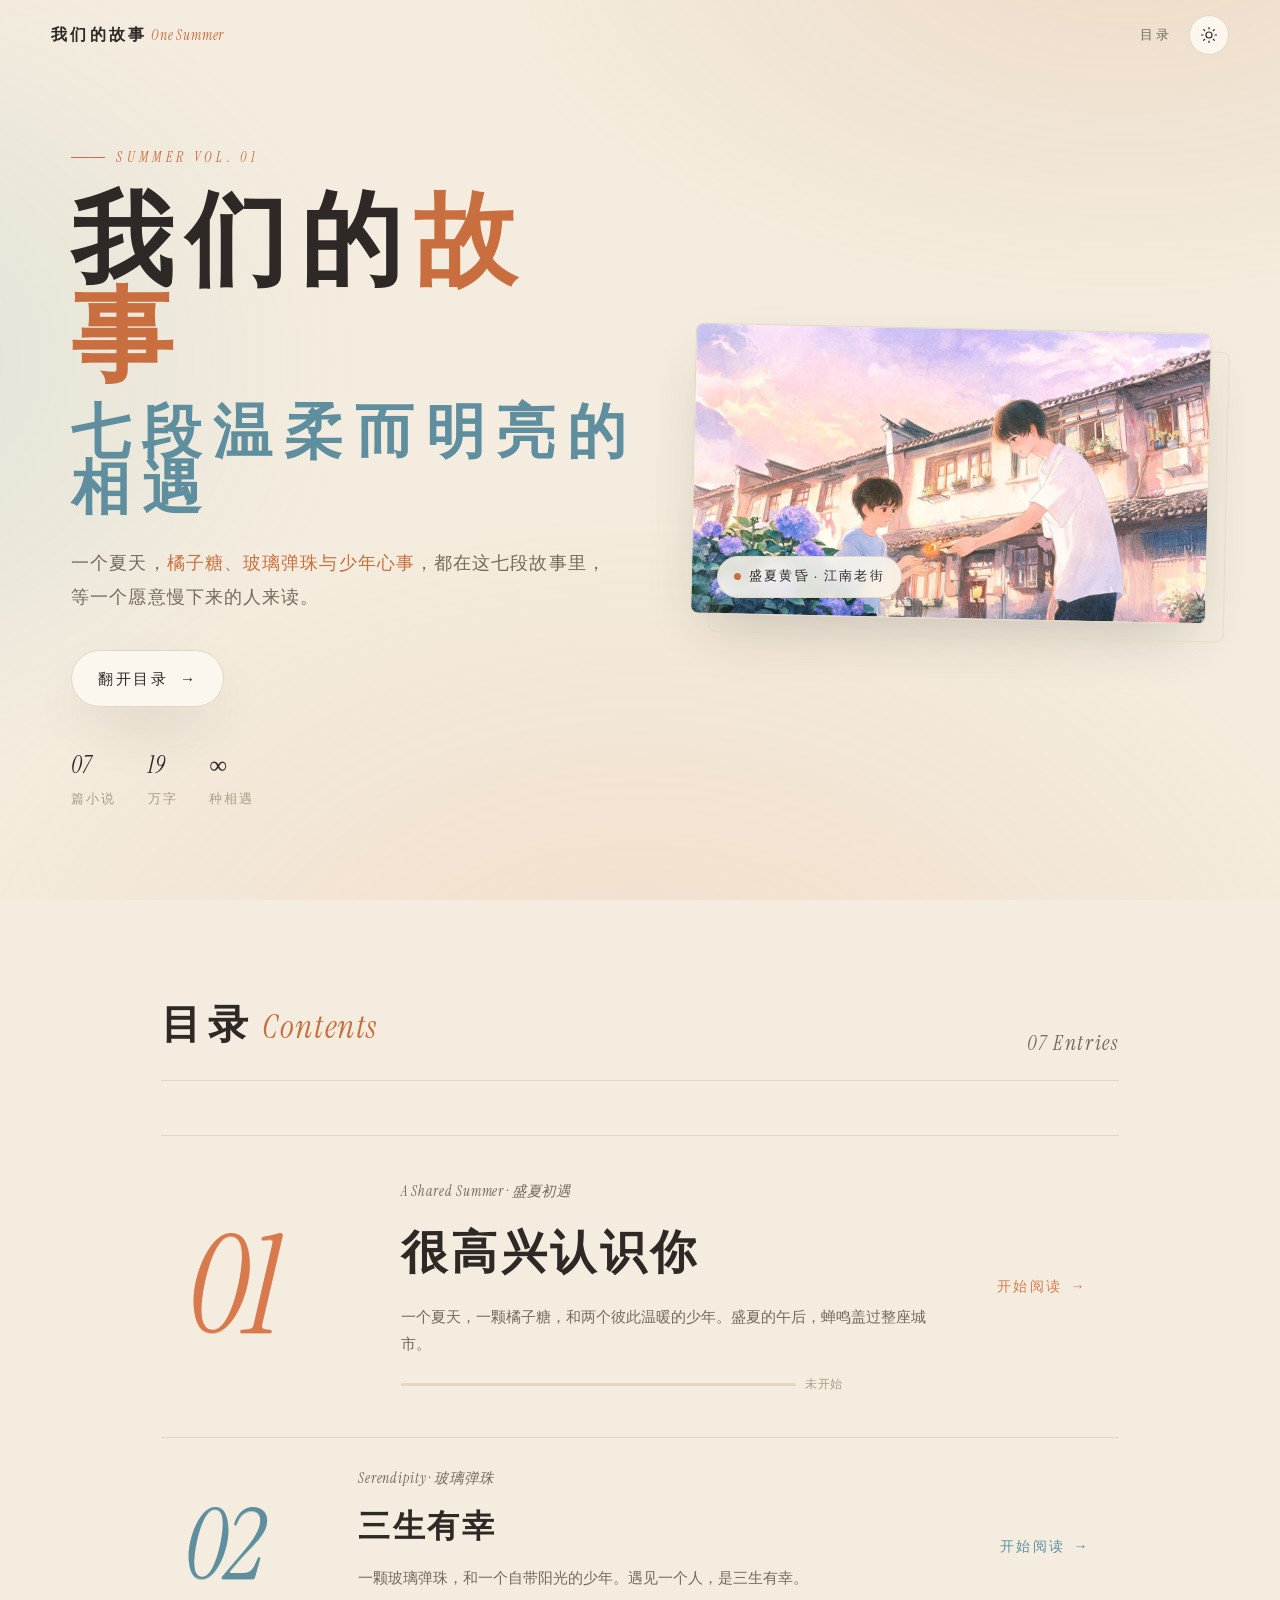
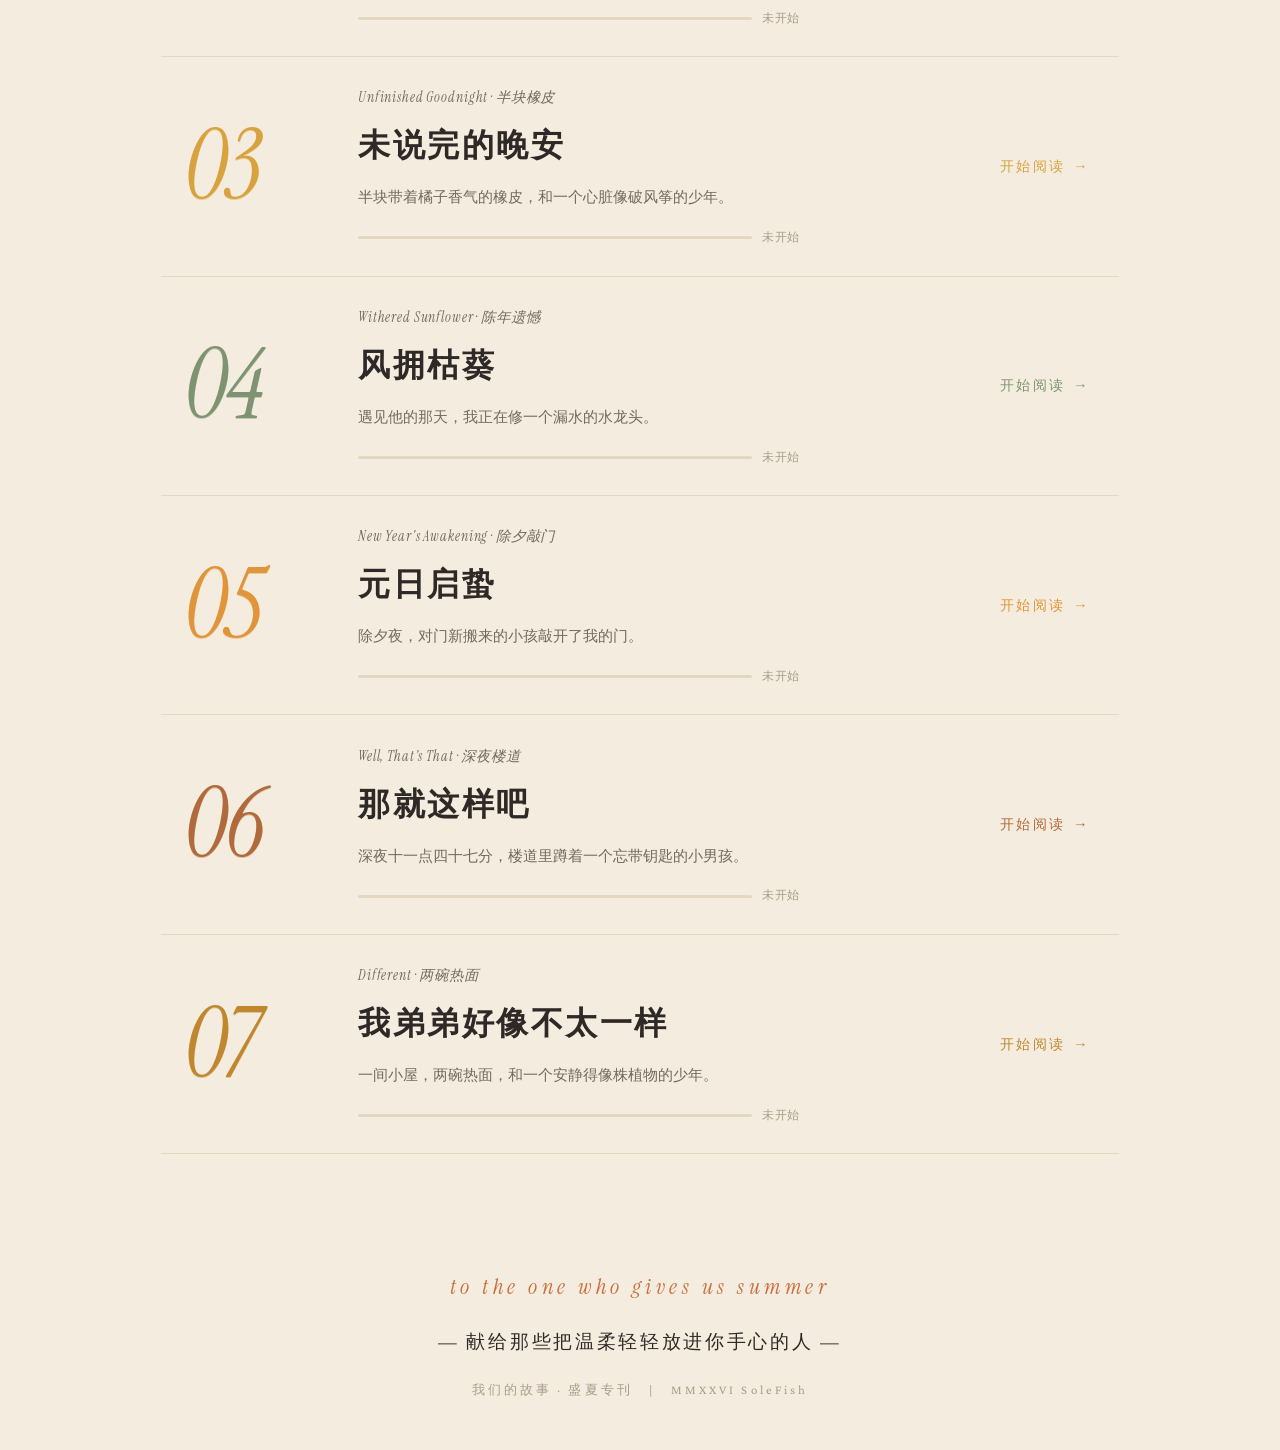
==== commit 803594c3: "首页改版为盛夏专刊编辑部风格，修复卡片悬停左移问题" ====
--- a/index.html
+++ b/index.html
@@ -3,33 +3,51 @@
 <head>
 <meta charset="UTF-8">
 <meta name="viewport" content="width=device-width, initial-scale=1.0">
-<title>我们的故事 · 小说集 | 七段温柔而明亮的相遇</title>
-<meta name="description" content="四季流转，七段温柔而明亮的相遇。一个关于夏天、橘子糖、玻璃弹珠与少年心事的小说集。">
-<meta property="og:title" content="我们的故事 · 小说集">
+<title>我们的故事 · 盛夏专刊 | 七段温柔而明亮的相遇</title>
+<meta name="description" content="四季流转，七段温柔而明亮的相遇。一本关于夏天、橘子糖、玻璃弹珠与少年心事的小说集，盛夏最佳阅读。">
+<meta property="og:title" content="我们的故事 · 盛夏专刊">
 <meta property="og:description" content="四季流转，七段温柔而明亮的相遇。很高兴认识你、三生有幸、未说完的晚安、风拥枯葵、元日启蛰、那就这样吧、我弟弟好像不太一样。">
 <meta property="og:image" content="https://SoleFish8.github.io/meet-you-summer/assets/cover_16x9.jpg">
 <meta property="og:url" content="https://SoleFish8.github.io/meet-you-summer/">
 <meta property="og:type" content="website">
 <meta name="twitter:card" content="summary_large_image">
-<meta name="twitter:title" content="我们的故事 · 小说集">
+<meta name="twitter:title" content="我们的故事 · 盛夏专刊">
 <meta name="twitter:description" content="四季流转，七段温柔而明亮的相遇。">
 <meta name="twitter:image" content="https://SoleFish8.github.io/meet-you-summer/assets/cover_16x9.jpg">
 <link rel="manifest" href="manifest.json">
-<meta name="theme-color" content="#d97a4e">
+<meta name="theme-color" content="#e8946a">
 <link rel="icon" type="image/jpeg" href="assets/icon-192.jpg">
 <link rel="apple-touch-icon" href="assets/icon-192.jpg">
 <link rel="preload" href="./_shared/fonts/CrimsonPro-Regular.ttf" as="font" type="font/ttf" crossorigin="">
 <link rel="preload" href="./_shared/fonts/CrimsonPro-Bold.ttf" as="font" type="font/ttf" crossorigin="">
 <link rel="preload" href="./_shared/fonts/InstrumentSerif-Italic.ttf" as="font" type="font/ttf" crossorigin="">
 <style>
+/* ============ Tokens ============ */
 :root{
-  --bg:#faf6ee;
-  --ink:#3a332b;
-  --muted:#8a8172;
-  --faint:#b6ad9c;
-  --rule:#e7dcc6;
-  --paper:#fffdf8;
-  --accent:#d97a4e;
+  --bg:#f4eddf;
+  --bg2:#efe6d2;
+  --ink:#2e2926;
+  --muted:#736a5d;
+  --faint:#a89d88;
+  --rule:#e2d7bf;
+  --paper:#fbf7ee;
+  --accent:#c96f3f;
+  --accent2:#5f8f9e;
+  --wash:rgba(201,111,63,.10);
+  --shadow:0 24px 60px -18px rgba(46,41,38,.24);
+}
+body.dark{
+  --bg:#16151a;
+  --bg2:#1b1a20;
+  --ink:#e6e0d5;
+  --muted:#a69c8c;
+  --faint:#6f6a5f;
+  --rule:#2e2c33;
+  --paper:#201f26;
+  --accent:#e8946a;
+  --accent2:#8fa9bd;
+  --wash:rgba(232,148,106,.12);
+  --shadow:0 24px 60px -20px rgba(0,0,0,.6);
 }
 *{margin:0;padding:0;box-sizing:border-box;}
 @font-face{
@@ -52,105 +70,186 @@
   src:url('./_shared/fonts/InstrumentSerif-Italic.ttf') format('truetype');
   font-weight:400;font-style:italic;font-display:swap;
 }
-html{scroll-behavior:smooth;}
+html{scroll-behavior:smooth;width:100%;min-height:100%;}
 body{
   background:var(--bg);
   color:var(--ink);
   font-family:"CrimsonPro","Noto Serif CJK SC","Source Han Serif SC","Songti SC","STSong","SimSun",serif;
-  font-size:17px;
-  line-height:1.9;
-  overflow-x:hidden;
-}
-::selection{background:rgba(217,122,78,0.22);}
+  font-size:17px;line-height:1.85;overflow-x:hidden;
+  transition:background .45s ease, color .45s ease;
+}
+::selection{background:rgba(201,111,63,.24);}
+body.dark ::selection{background:rgba(232,148,106,.30);}
+.serif{font-family:"InstrumentSerif",serif;font-style:italic;font-weight:400;}
 body::before{
   content:"";position:fixed;inset:0;z-index:-2;pointer-events:none;
   background:
-    radial-gradient(1100px 620px at 85% -6%, rgba(217,122,78,0.12), transparent 60%),
-    radial-gradient(900px 700px at -12% 38%, rgba(95,143,158,0.10), transparent 60%),
-    radial-gradient(1000px 800px at 50% 112%, rgba(243,217,196,0.40), transparent 70%);
-}
-.particles{position:fixed;inset:0;z-index:-1;pointer-events:none;overflow:hidden;}
-.p{position:absolute;bottom:-4vh;border-radius:50%;
-  background:radial-gradient(circle at 35% 35%, rgba(255,255,255,0.9), var(--c) 72%);
-  opacity:0;animation:rise linear infinite;}
-@keyframes rise{
+    radial-gradient(1100px 640px at 88% -8%, rgba(201,111,63,.14), transparent 60%),
+    radial-gradient(900px 720px at -14% 40%, rgba(95,143,158,.12), transparent 60%),
+    radial-gradient(1100px 820px at 50% 118%, rgba(232,148,106,.18), transparent 70%);
+  transition:opacity .45s ease;
+}
+body.dark::before{
+  background:
+    radial-gradient(1100px 640px at 88% -8%, rgba(232,148,106,.12), transparent 60%),
+    radial-gradient(900px 720px at -14% 40%, rgba(95,143,158,.10), transparent 60%),
+    radial-gradient(1100px 820px at 50% 118%, rgba(232,148,106,.10), transparent 70%);
+}
+.specks{position:fixed;inset:0;z-index:-1;pointer-events:none;overflow:hidden;}
+.sk{position:absolute;bottom:-4vh;border-radius:50%;
+  background:radial-gradient(circle at 35% 35%, rgba(255,255,255,.9), var(--c) 72%);
+  opacity:0;animation:drift linear infinite;}
+@keyframes drift{
   0%{transform:translateY(0) translateX(0) scale(1);opacity:0;}
-  6%{opacity:var(--o,.5);}
-  90%{opacity:var(--o,.5);}
-  100%{transform:translateY(-110vh) translateX(var(--dx,20px)) scale(.55);opacity:0;}
-}
-/* ---------- Hero ---------- */
-.hero{position:relative;min-height:100vh;display:flex;flex-direction:column;align-items:center;
-  justify-content:center;text-align:center;padding:6rem 1.6rem 4.5rem;}
-.hero > *{animation:enter .9s ease both;}
-.hero-kicker{animation-delay:.05s;font-family:"InstrumentSerif",serif;font-style:italic;
-  letter-spacing:.34em;font-size:.95rem;color:var(--accent);text-transform:lowercase;}
-.hero-title{animation-delay:.15s;font-size:clamp(2.6rem,8vw,4.4rem);font-weight:700;
-  letter-spacing:.18em;line-height:1.15;margin-top:1.4rem;}
-.hero-sub{animation-delay:.25s;margin-top:1.2rem;color:var(--muted);
-  font-size:clamp(1rem,2.6vw,1.15rem);letter-spacing:.1em;}
-.hero-rule{animation-delay:.35s;width:72px;height:2px;margin:2rem auto;
-  background:linear-gradient(90deg,var(--accent),#5f8f9e);}
-.cover-frame{animation-delay:.45s;margin-top:2.4rem;width:min(760px,92vw);border-radius:20px;
-  overflow:hidden;border:1px solid var(--rule);
-  box-shadow:0 30px 70px rgba(58,51,43,0.16);}
-.cover-frame img{display:block;width:100%;height:auto;}
-.scroll-hint{position:absolute;bottom:2.1rem;left:50%;transform:translateX(-50%);
-  color:var(--faint);font-size:.8rem;letter-spacing:.26em;text-decoration:none;
-  animation:hint 2.4s ease-in-out infinite;}
-@keyframes hint{0%,100%{opacity:.5;transform:translate(-50%,0);}50%{opacity:1;transform:translate(-50%,7px);}}
-@keyframes enter{from{opacity:0;transform:translateY(22px);}to{opacity:1;transform:none;}}
-/* ---------- Stories ---------- */
-.stories{max-width:920px;margin:0 auto;padding:0 1.6rem 5rem;}
-.stories-head{text-align:center;margin-bottom:2.8rem;}
-.stories-kicker{font-family:"InstrumentSerif",serif;font-style:italic;color:var(--accent);
-  letter-spacing:.3em;font-size:.85rem;text-transform:lowercase;}
-.stories-title{font-size:clamp(1.7rem,4vw,2.2rem);font-weight:700;letter-spacing:.14em;margin-top:.6rem;}
-.card{position:relative;display:block;text-decoration:none;color:inherit;
-  background:var(--paper);border:1px solid var(--rule);border-radius:18px;
-  padding:2rem 1.9rem 1.7rem;overflow:hidden;
-  transition:transform .3s ease, box-shadow .3s ease, border-color .3s ease;}
-.card::before{content:"";position:absolute;top:0;left:0;right:0;height:4px;
-  background:linear-gradient(90deg,var(--c),transparent 72%);}
-.card:hover{transform:translateY(-6px);box-shadow:0 20px 44px rgba(58,51,43,0.10);
-  border-color:rgba(58,51,43,0.14);}
-.card-num{font-family:"InstrumentSerif",serif;font-style:italic;color:var(--c);
-  font-size:1.02rem;letter-spacing:.16em;}
-.card-t{font-size:1.5rem;font-weight:700;letter-spacing:.1em;margin-top:.55rem;}
-.card-s{margin-top:.7rem;color:var(--muted);font-size:.95rem;line-height:1.8;}
-/* Reading progress bar on card */
-.card-progress-wrap{display:flex;align-items:center;gap:0.5rem;margin-top:1rem;}
-.card-progress-bar{flex:1;height:4px;background:var(--rule);border-radius:2px;overflow:hidden;}
-.card-progress-fill{height:100%;background:var(--c);border-radius:2px;transition:width 0.5s ease;}
-.card-progress-pct{font-size:0.75rem;color:var(--muted);white-space:nowrap;}
-.card-go{margin-top:1.35rem;display:inline-flex;align-items:center;gap:.45rem;
-  color:var(--c);font-size:.88rem;letter-spacing:.14em;}
-.card-go .arr{transition:transform .25s ease;}
-.card:hover .card-go .arr{transform:translateX(5px);}
-.card.featured{
-  display:grid;grid-template-columns:auto 1fr auto;align-items:center;gap:2.2rem;
-  background:linear-gradient(120deg,#fff7ec,var(--paper) 55%);
-  padding:2.5rem 2.4rem;margin-bottom:1.6rem;}
-.card.featured .card-num{font-size:3.4rem;line-height:1;padding-right:2.2rem;
-  border-right:1px solid var(--rule);}
-.card.featured .card-t{font-size:clamp(1.7rem,4vw,2.2rem);}
-.card.featured .card-go{font-size:.95rem;white-space:nowrap;}
-.grid{display:grid;grid-template-columns:repeat(2,minmax(0,1fr));gap:1.5rem;}
-/* ---------- Footer ---------- */
-.foot{text-align:center;padding:2.6rem 1.6rem 3.6rem;color:var(--muted);
-  font-size:.85rem;letter-spacing:.22em;border-top:1px solid var(--rule);}
-/* ---------- Reveal ---------- */
-.reveal{opacity:0;transform:translateY(26px);transition:opacity .7s ease, transform .7s ease;}
+  6%{opacity:var(--o,.45);}
+  90%{opacity:var(--o,.45);}
+  100%{transform:translateY(-112vh) translateX(var(--dx,20px)) scale(.5);opacity:0;}
+}
+
+/* ============ Masthead ============ */
+.mast{position:fixed;top:0;left:0;right:0;z-index:60;
+  display:flex;align-items:center;justify-content:space-between;
+  padding:.95rem max(1.6rem,4vw);background:transparent;
+  transition:background .35s ease,border-color .35s ease;border-bottom:1px solid transparent;}
+.mast.scrolled{background:color-mix(in srgb,var(--bg) 82%,transparent);backdrop-filter:blur(10px);
+  border-bottom-color:var(--rule);}
+.brand{display:flex;align-items:baseline;gap:.2em;text-decoration:none;color:inherit;letter-spacing:.14em;}
+.brand b{font-size:1.02rem;font-weight:700;letter-spacing:.2em;}
+.brand .serif{font-size:.86rem;color:var(--accent);letter-spacing:.06em;}
+.mast-right{display:flex;align-items:center;gap:.4rem;}
+.mast-link{color:var(--muted);text-decoration:none;font-size:.82rem;letter-spacing:.2em;padding:.45rem .7rem;border-radius:8px;}
+.mast-link:hover{color:var(--accent);}
+[data-theme]{width:40px;height:40px;border-radius:50%;border:1px solid var(--rule);
+  background:var(--paper);color:var(--ink);cursor:pointer;
+  display:flex;align-items:center;justify-content:center;
+  transition:background .25s,color .25s,border-color .25s,transform .25s;}
+[data-theme]:hover{border-color:var(--accent);color:var(--accent);transform:rotate(18deg);}
+[data-theme] svg{width:18px;height:18px;}
+[data-theme] .i-sun{display:block;}
+[data-theme] .i-moon{display:none;}
+body.dark [data-theme] .i-sun{display:none;}
+body.dark [data-theme] .i-moon{display:block;}
+.skip{position:absolute;left:-999px;top:0;z-index:120;background:var(--accent);color:#fff;
+  padding:.6rem 1.1rem;border-radius:0 0 10px 0;text-decoration:none;letter-spacing:.1em;}
+.skip:focus{left:0;color:#fff;}
+
+/* ============ Hero ============ */
+.hero{position:relative;min-height:100vh;display:grid;align-items:center;
+  grid-template-columns:minmax(0,1.05fr) minmax(0,.95fr);gap:clamp(1.5rem,4vw,4rem);
+  padding:7rem max(1.6rem,4vw) 4rem;max-width:1240px;margin:0 auto;}
+.hero-copy{position:relative;z-index:2;}
+.issue{display:inline-flex;align-items:center;gap:.7rem;font-family:"InstrumentSerif",serif;font-style:italic;
+  color:var(--accent);letter-spacing:.3em;font-size:.9rem;text-transform:uppercase;}
+.issue::before{content:"";width:34px;height:1px;background:var(--accent);}
+.hero-title{margin-top:1.35rem;font-size:clamp(3rem,11vw,6.4rem);font-weight:700;line-height:.94;letter-spacing:.12em;}
+.hero-title .accent{color:var(--accent);}
+.hero-title .line2{display:block;font-size:.58em;letter-spacing:.2em;margin-top:.35em;color:var(--accent2);}
+.hero-kicker{margin-top:1.9rem;color:var(--muted);font-size:clamp(1rem,2.4vw,1.14rem);letter-spacing:.06em;max-width:30em;}
+.hero-kicker em{font-style:normal;color:var(--accent);}
+.hero-cta{margin-top:2.2rem;display:inline-flex;align-items:center;gap:.7rem;
+  color:var(--ink);text-decoration:none;font-size:.95rem;letter-spacing:.18em;
+  padding:.85rem 1.6rem;border:1px solid var(--rule);border-radius:999px;background:var(--paper);
+  transition:border-color .3s,color .3s,background .3s,transform .3s;box-shadow:var(--shadow);}
+.hero-cta:hover{border-color:var(--accent);color:var(--accent);transform:translateY(-3px);}
+.hero-cta .arr{transition:transform .3s;}
+.hero-cta:hover .arr{transform:translateX(6px);}
+.hero-meta{margin-top:2.2rem;display:flex;gap:2rem;color:var(--faint);font-size:.82rem;letter-spacing:.14em;}
+.hero-meta b{display:block;font-size:1.5rem;font-family:"InstrumentSerif",serif;font-style:italic;font-weight:400;color:var(--ink);letter-spacing:.04em;}
+
+.cover-wrap{position:relative;z-index:1;}
+.cover-frame{position:relative;border-radius:8px 8px 8px 8px;box-shadow:var(--shadow);
+  transform:rotate(1.2deg);transition:transform .5s cubic-bezier(.2,.8,.2,1);}
+.cover-frame:hover{transform:rotate(0deg) scale(1.01);}
+.cover-frame img{display:block;width:100%;height:auto;border-radius:8px;border:1px solid var(--rule);}
+.cover-frame::after{content:"";position:absolute;inset:18px -18px -18px 18px;border:1px solid var(--rule);
+  border-radius:8px;z-index:-1;opacity:.7;}
+.cover-tag{position:absolute;left:24px;bottom:22px;z-index:3;display:inline-flex;gap:.5rem;align-items:center;
+  background:color-mix(in srgb,var(--paper) 86%,transparent);backdrop-filter:blur(6px);
+  border:1px solid var(--rule);border-radius:999px;padding:.5rem 1rem;color:var(--ink);
+  font-size:.8rem;letter-spacing:.18em;}
+.cover-tag .dot{width:7px;height:7px;border-radius:50%;background:var(--accent);}
+.scroll-cue{position:absolute;bottom:1.8rem;left:50%;transform:translateX(-50%);
+  color:var(--faint);font-size:.78rem;letter-spacing:.3em;text-decoration:none;display:flex;flex-direction:column;align-items:center;gap:.5rem;}
+.scroll-cue .stem{width:1px;height:34px;background:linear-gradient(var(--accent),transparent);
+  animation:hint 2.2s ease-in-out infinite;transform-origin:top;}
+@keyframes hint{0%,100%{transform:scaleY(.4);opacity:.5;}50%{transform:scaleY(1);opacity:1;}}
+
+/* ============ Index / Stories ============ */
+.section{position:relative;padding:5.5rem max(1.6rem,4vw) 3rem;max-width:1060px;margin:0 auto;}
+.head{margin-bottom:3.4rem;}
+.head-row{display:flex;justify-content:space-between;align-items:flex-end;gap:1rem;border-bottom:1px solid var(--rule);padding-bottom:1.1rem;}
+.head-t{font-size:clamp(1.6rem,5vw,2.5rem);font-weight:700;letter-spacing:.16em;}
+.head-t .serif{font-size:.82em;color:var(--accent);margin-left:.5rem;letter-spacing:.05em;}
+.head-count{font-family:"InstrumentSerif",serif;font-style:italic;color:var(--muted);font-size:1.3rem;letter-spacing:.08em;}
+#continue-reading{display:none;align-items:center;justify-content:space-between;gap:1rem;flex-wrap:wrap;
+  margin-bottom:1.6rem;padding:1rem 1.4rem;background:var(--wash);border:1px solid var(--rule);
+  border-left:3px solid var(--accent);border-radius:10px;color:var(--ink);}
+#continue-reading .lbl{font-size:.8rem;color:var(--muted);letter-spacing:.14em;}
+#continue-link{font-size:1.02rem;font-weight:700;color:var(--accent);text-decoration:none;letter-spacing:.07em;}
+#continue-link:hover{text-decoration:underline;}
+
+.card{position:relative;display:grid;grid-template-columns:clamp(4rem,11vw,8.5rem) 1fr auto;align-items:center;
+  gap:clamp(1rem,3vw,2.6rem);padding:1.7rem 1.4rem;text-decoration:none;color:inherit;
+  border-top:1px solid var(--rule);overflow:hidden;
+  transition:background .35s ease;}
+.card:last-of-type{border-bottom:1px solid var(--rule);}
+.card::before{content:"";position:absolute;inset:0 auto 0 0;width:0%;background:var(--wash);
+  transition:width .4s ease;z-index:0;}
+.card:hover::before{width:100%;}
+.card.featured{grid-template-columns:clamp(5rem,14vw,11rem) 1fr auto;padding:2.6rem 1.6rem;}
+.card.featured::before{background:linear-gradient(110deg,var(--wash),transparent 70%);}
+.card-num{font-family:"InstrumentSerif",serif;font-style:italic;font-weight:400;
+  font-size:clamp(3.4rem,9vw,6rem);line-height:.8;color:var(--c);letter-spacing:-.02em;
+  text-shadow:0 1px 0 color-mix(in srgb,var(--c) 40%,transparent);position:relative;z-index:1;
+  transition:transform .35s ease;}
+.card:hover .card-num{transform:translateY(-6px);}
+.card.featured .card-num{font-size:clamp(4.4rem,13vw,8.5rem);}
+.card-body{position:relative;z-index:1;}
+.card-kicker{font-family:"InstrumentSerif",serif;font-style:italic;color:var(--muted);
+  font-size:.9rem;letter-spacing:.06em;}
+.card-t{font-size:clamp(1.25rem,3.4vw,2rem);font-weight:700;letter-spacing:.08em;margin-top:.35rem;}
+.card.featured .card-t{font-size:clamp(1.7rem,5vw,2.9rem);}
+.card-s{margin-top:.55rem;color:var(--muted);font-size:.95rem;line-height:1.75;max-width:44em;}
+.card-progress-wrap{display:flex;align-items:center;gap:.6rem;margin-top:1rem;max-width:26em;}
+.card-progress-bar{flex:1;height:3px;background:var(--rule);border-radius:2px;overflow:hidden;}
+.card-progress-fill{height:100%;background:linear-gradient(90deg,var(--c),var(--accent));
+  border-radius:2px;width:0%;transition:width .6s ease;}
+.card-progress-pct{font-size:.72rem;color:var(--faint);white-space:nowrap;letter-spacing:.06em;}
+.card-go{position:relative;z-index:1;display:inline-flex;align-items:center;gap:.5rem;justify-self:end;
+  color:var(--c);font-size:.9rem;letter-spacing:.16em;white-space:nowrap;padding:1rem .4rem;}
+.card-go .arr{transition:transform .3s;}
+.card:hover .card-go .arr{transform:translateX(7px);}
+.empty-progress{color:var(--faint);}
+
+/* ============ Footer ============ */
+.foot{max-width:1060px;margin:0 auto;padding:4rem max(1.6rem,4vw) 3rem;text-align:center;}
+.foot-orn{font-family:"InstrumentSerif",serif;font-style:italic;color:var(--accent);font-size:1.4rem;letter-spacing:.2em;}
+.foot-line{margin-top:1rem;color:var(--ink);font-size:clamp(1rem,2.4vw,1.2rem);letter-spacing:.14em;}
+.foot-note{margin-top:1.2rem;color:var(--faint);font-size:.8rem;letter-spacing:.24em;}
+
+/* ============ Reveal ============ */
+.reveal{opacity:0;transform:translateY(24px);transition:opacity .7s ease,transform .7s ease;}
 .reveal.in{opacity:1;transform:none;}
-@media (max-width:720px){
-  .hero{padding-top:5rem;}
-  .card.featured{grid-template-columns:1fr;gap:1.1rem;padding:2rem 1.7rem;}
-  .card.featured .card-num{font-size:2.4rem;padding-right:0;border-right:none;}
-  .grid{grid-template-columns:1fr;}
-  .card{padding:1.8rem 1.6rem 1.5rem;}
-}
-@media (prefers-reduced-motion: reduce){
+
+@media (max-width:820px){
+  .hero{grid-template-columns:1fr;gap:2.4rem;padding-top:6rem;text-align:left;}
+  .hero-title{font-size:clamp(2.4rem,12vw,3.6rem);letter-spacing:.1em;}
+  .hero-title .line2{font-size:.56em;letter-spacing:.1em;margin-top:.4em;line-height:1.45;}
+  .hero-kicker{font-size:1rem;line-height:1.9;}
+  .hero-meta{gap:1.4rem;}
+  .hero-meta b{font-size:1.35rem;}
+  .cover-frame{transform:rotate(.6deg);}
+  .cover-frame::after{inset:12px -10px -10px 12px;}
+  .card{grid-template-columns:3.4rem 1fr;gap:1rem 1.1rem;padding:1.5rem .4rem;}
+  .card.featured{grid-template-columns:4rem 1fr;padding:2rem .6rem;}
+  .card-num{font-size:3.4rem;}
+  .card.featured .card-num{font-size:4.6rem;}
+  .card-go{grid-column:1 / -1;justify-self:start;padding:.4rem 0 0 0;}
+  .scroll-cue{display:none;}
+}
+@media (prefers-reduced-motion:reduce){
   *{animation:none!important;transition:none!important;}
+  html{scroll-behavior:auto;}
   .reveal{opacity:1;transform:none;}
 }
 </style>
@@ -159,7 +258,7 @@
 {
   "@context": "https://schema.org",
   "@type": "WebSite",
-  "name": "我们的故事 · 小说集",
+  "name": "我们的故事 · 盛夏专刊",
   "url": "https://SoleFish8.github.io/meet-you-summer/",
   "description": "四季流转，七段温柔而明亮的相遇。",
   "inLanguage": "zh-CN",
@@ -168,157 +267,233 @@
 </script>
 </head>
 <body>
-<a href="#stories" id="skip-to-content">跳到内容</a>
-<div class="particles" aria-hidden="true"></div>
+<a class="skip" href="#stories">跳到故事目录</a>
+<div class="specks" aria-hidden="true"></div>
+
+<header class="mast" id="mast">
+  <a class="brand" href="#" aria-label="我们的故事 首页"><b>我们的故事</b><span class="serif">One Summer</span></a>
+  <div class="mast-right">
+    <a class="mast-link" href="#stories">目录</a>
+    <button type="button" id="themeToggle" data-theme aria-label="切换深色 / 浅色模式" title="切换深色 / 浅色">
+      <svg class="i-sun" viewBox="0 0 24 24" fill="none" stroke="currentColor" stroke-width="1.6" stroke-linecap="round"><circle cx="12" cy="12" r="4"/><path d="M12 2v2M12 20v2M4.9 4.9l1.4 1.4M17.7 17.7l1.4 1.4M2 12h2M20 12h2M4.9 19.1l1.4-1.4M17.7 6.3l1.4-1.4"/></svg>
+      <svg class="i-moon" viewBox="0 0 24 24" fill="none" stroke="currentColor" stroke-width="1.6" stroke-linecap="round" stroke-linejoin="round"><path d="M21 12.8A9 9 0 1 1 11.2 3a7 7 0 0 0 9.8 9.8z"/></svg>
+    </button>
+  </div>
+</header>
+
 <header class="hero">
-  <p class="hero-kicker">Seven Stories, One Summer</p>
-  <h1 class="hero-title">我们的故事</h1>
-  <div class="hero-rule"></div>
-  <div class="cover-frame">
-    <img src="./assets/cover_16x9.jpg" alt="黄昏老街，一簇光，两双手，满城花">
+  <div class="hero-copy">
+    <span class="issue">Summer Vol. 01</span>
+    <h1 class="hero-title">我们的<span class="accent">故事</span><span class="line2">七段温柔而明亮的相遇</span></h1>
+    <p class="hero-kicker">一个夏天，<em>橘子糖、玻璃弹珠与少年心事</em>，都在这七段故事里，等一个愿意慢下来的人来读。</p>
+    <a class="hero-cta" href="#stories">翻开目录 <span class="arr">→</span></a>
+    <div class="hero-meta">
+      <div><b>07</b><span>篇小说</span></div>
+      <div><b>19</b><span>万字</span></div>
+      <div><b>∞</b><span>种相遇</span></div>
+    </div>
   </div>
-  <a class="scroll-hint" href="#stories">查看故事</a>
+  <div class="cover-wrap">
+    <figure class="cover-frame">
+      <img src="./assets/cover_16x9.jpg" alt="黄昏老街，一簇光，两双手，满城花">
+    </figure>
+    <span class="cover-tag"><span class="dot"></span>盛夏黄昏 · 江南老街</span>
+  </div>
 </header>
-<main class="stories" id="stories">
-  <div class="stories-head reveal">
-    <p class="stories-kicker">The Collection</p>
-    <h2 class="stories-title">故事目录</h2>
+
+<main class="section" id="stories">
+  <div class="head reveal">
+    <div class="head-row">
+      <h2 class="head-t">目录<span class="serif">Contents</span></h2>
+      <span class="head-count">07 Entries</span>
+    </div>
   </div>
-  <div id="continue-reading" class="reveal" style="display:none;text-align:center;margin-bottom:1.8rem;padding:1rem 1.4rem;background:var(--paper);border:1px solid var(--rule);border-radius:12px;">
-    <span style="font-size:0.82rem;color:var(--muted);letter-spacing:0.1em;">继续阅读</span>
-    <a id="continue-link" href="#" style="display:block;margin-top:0.4rem;color:var(--accent);font-size:1.05rem;font-weight:700;text-decoration:none;letter-spacing:0.08em;"></a>
+
+  <div id="continue-reading" class="reveal">
+    <span class="lbl">继续阅读</span>
+    <a id="continue-link" href="#"></a>
   </div>
-  
+
   <a class="card featured reveal" href="story1.html" style="--c:#d97a4e" data-story="story1">
     <div class="card-num">01</div>
     <div class="card-body">
+      <div class="card-kicker">A Shared Summer · 盛夏初遇</div>
       <div class="card-t">很高兴认识你</div>
       <div class="card-s">一个夏天，一颗橘子糖，和两个彼此温暖的少年。盛夏的午后，蝉鸣盖过整座城市。</div>
-      <div class="card-progress-wrap"><div class="card-progress-bar"><div class="card-progress-fill" style="width:0%"></div></div><span class="card-progress-pct"></span></div>
-    </div>
-    <div class="card-go">开始阅读 <span class="arr">→</span></div>
-  </a>
-  <div class="grid">
-    <a class="card reveal" href="story2.html" style="--c:#5f8f9e" data-story="story2">
-      <div class="card-num">02</div>
+      <div class="card-progress-wrap"><div class="card-progress-bar"><div class="card-progress-fill"></div></div><span class="card-progress-pct"></span></div>
+    </div>
+    <div class="card-go">开始阅读 <span class="arr">→</span></div>
+  </a>
+
+  <a class="card reveal" href="story2.html" style="--c:#5f8f9e" data-story="story2">
+    <div class="card-num">02</div>
+    <div class="card-body">
+      <div class="card-kicker">Serendipity · 玻璃弹珠</div>
       <div class="card-t">三生有幸</div>
       <div class="card-s">一颗玻璃弹珠，和一个自带阳光的少年。遇见一个人，是三生有幸。</div>
-      <div class="card-progress-wrap"><div class="card-progress-bar"><div class="card-progress-fill" style="width:0%"></div></div><span class="card-progress-pct"></span></div>
-      <div class="card-go">开始阅读 <span class="arr">→</span></div>
-    </a>
-    <a class="card reveal" href="story3.html" style="--c:#e8b45a" data-story="story3">
-      <div class="card-num">03</div>
+      <div class="card-progress-wrap"><div class="card-progress-bar"><div class="card-progress-fill"></div></div><span class="card-progress-pct"></span></div>
+    </div>
+    <div class="card-go">开始阅读 <span class="arr">→</span></div>
+  </a>
+
+  <a class="card reveal" href="story3.html" style="--c:#d8a23f" data-story="story3">
+    <div class="card-num">03</div>
+    <div class="card-body">
+      <div class="card-kicker">Unfinished Goodnight · 半块橡皮</div>
       <div class="card-t">未说完的晚安</div>
       <div class="card-s">半块带着橘子香气的橡皮，和一个心脏像破风筝的少年。</div>
-      <div class="card-progress-wrap"><div class="card-progress-bar"><div class="card-progress-fill" style="width:0%"></div></div><span class="card-progress-pct"></span></div>
-      <div class="card-go">开始阅读 <span class="arr">→</span></div>
-    </a>
-    <a class="card reveal" href="story4.html" style="--c:#a9b08a" data-story="story4">
-      <div class="card-num">04</div>
+      <div class="card-progress-wrap"><div class="card-progress-bar"><div class="card-progress-fill"></div></div><span class="card-progress-pct"></span></div>
+    </div>
+    <div class="card-go">开始阅读 <span class="arr">→</span></div>
+  </a>
+
+  <a class="card reveal" href="story4.html" style="--c:#7e9470" data-story="story4">
+    <div class="card-num">04</div>
+    <div class="card-body">
+      <div class="card-kicker">Withered Sunflower · 陈年遗憾</div>
       <div class="card-t">风拥枯葵</div>
       <div class="card-s">遇见他的那天，我正在修一个漏水的水龙头。</div>
-      <div class="card-progress-wrap"><div class="card-progress-bar"><div class="card-progress-fill" style="width:0%"></div></div><span class="card-progress-pct"></span></div>
-      <div class="card-go">开始阅读 <span class="arr">→</span></div>
-    </a>
-    <a class="card reveal" href="story5.html" style="--c:#f0b35a" data-story="story5">
-      <div class="card-num">05</div>
+      <div class="card-progress-wrap"><div class="card-progress-bar"><div class="card-progress-fill"></div></div><span class="card-progress-pct"></span></div>
+    </div>
+    <div class="card-go">开始阅读 <span class="arr">→</span></div>
+  </a>
+
+  <a class="card reveal" href="story5.html" style="--c:#e0953a" data-story="story5">
+    <div class="card-num">05</div>
+    <div class="card-body">
+      <div class="card-kicker">New Year's Awakening · 除夕敲门</div>
       <div class="card-t">元日启蛰</div>
       <div class="card-s">除夕夜，对门新搬来的小孩敲开了我的门。</div>
-      <div class="card-progress-wrap"><div class="card-progress-bar"><div class="card-progress-fill" style="width:0%"></div></div><span class="card-progress-pct"></span></div>
-      <div class="card-go">开始阅读 <span class="arr">→</span></div>
-    </a>
-    <a class="card reveal" href="story6.html" style="--c:#c0814a" data-story="story6">
-      <div class="card-num">06</div>
+      <div class="card-progress-wrap"><div class="card-progress-bar"><div class="card-progress-fill"></div></div><span class="card-progress-pct"></span></div>
+    </div>
+    <div class="card-go">开始阅读 <span class="arr">→</span></div>
+  </a>
+
+  <a class="card reveal" href="story6.html" style="--c:#b06a3c" data-story="story6">
+    <div class="card-num">06</div>
+    <div class="card-body">
+      <div class="card-kicker">Well, That's That · 深夜楼道</div>
       <div class="card-t">那就这样吧</div>
       <div class="card-s">深夜十一点四十七分，楼道里蹲着一个忘带钥匙的小男孩。</div>
-      <div class="card-progress-wrap"><div class="card-progress-bar"><div class="card-progress-fill" style="width:0%"></div></div><span class="card-progress-pct"></span></div>
-      <div class="card-go">开始阅读 <span class="arr">→</span></div>
-    </a>
-    <a class="card reveal" href="story7.html" style="--c:#c8903a" data-story="story7">
-      <div class="card-num">07</div>
+      <div class="card-progress-wrap"><div class="card-progress-bar"><div class="card-progress-fill"></div></div><span class="card-progress-pct"></span></div>
+    </div>
+    <div class="card-go">开始阅读 <span class="arr">→</span></div>
+  </a>
+
+  <a class="card reveal" href="story7.html" style="--c:#c0872f" data-story="story7">
+    <div class="card-num">07</div>
+    <div class="card-body">
+      <div class="card-kicker">Different · 两碗热面</div>
       <div class="card-t">我弟弟好像不太一样</div>
       <div class="card-s">一间小屋，两碗热面，和一个安静得像株植物的少年。</div>
-      <div class="card-progress-wrap"><div class="card-progress-bar"><div class="card-progress-fill" style="width:0%"></div></div><span class="card-progress-pct"></span></div>
-      <div class="card-go">开始阅读 <span class="arr">→</span></div>
-    </a>
-  </div>
+      <div class="card-progress-wrap"><div class="card-progress-bar"><div class="card-progress-fill"></div></div><span class="card-progress-pct"></span></div>
+    </div>
+    <div class="card-go">开始阅读 <span class="arr">→</span></div>
+  </a>
 </main>
-<footer class="foot">— 献给那些把温柔轻轻放进你手心的人 —</footer>
+
+<footer class="foot">
+  <div class="foot-orn serif">to the one who gives us summer</div>
+  <div class="foot-line">— 献给那些把温柔轻轻放进你手心的人 —</div>
+  <div class="foot-note">我们的故事 · 盛夏专刊　|　MMXXVI SoleFish</div>
+</footer>
+
 <script>
 (function(){
-  // Particles
-  var colors=['#d97a4e','#5f8f9e','#e8b45a','#a9b08a','#f0b35a','#c0814a','#c8903a'];
-  var wrap=document.querySelector('.particles');
+  /* 主题 */
+  var tBtn=document.getElementById('themeToggle');
+  var saved=null;
+  try{saved=localStorage.getItem('mys_home_theme');}catch(e){}
+  function apply(theme){
+    document.body.classList.toggle('dark', theme==='dark');
+  }
+  if(saved){apply(saved);}
+  else if(window.matchMedia && window.matchMedia('(prefers-color-scheme: dark)').matches){apply('dark');}
+  tBtn.addEventListener('click',function(){
+    var dark=document.body.classList.toggle('dark');
+    try{localStorage.setItem('mys_home_theme', dark?'dark':'light');}catch(e){}
+  });
+
+  /* 顶栏滚动 */
+  var mast=document.getElementById('mast');
+  window.addEventListener('scroll',function(){
+    mast.classList.toggle('scrolled', window.scrollY>12);
+  },{passive:true});
+
+  /* 光斑 */
+  var colors=['#d97a4e','#5f8f9e','#e8b45a','#e0953a','#7e9470','#c0872f'];
+  var wrap=document.querySelector('.specks');
   for(var i=0;i<16;i++){
     var s=document.createElement('span');
-    s.className='p';
-    var size=4+Math.random()*7;
-    s.style.width=size+'px';s.style.height=size+'px';
+    s.className='sk';
+    var z=4+Math.random()*7;
+    s.style.width=z+'px';s.style.height=z+'px';
     s.style.left=(Math.random()*100)+'%';
     s.style.setProperty('--c',colors[i%colors.length]);
-    s.style.setProperty('--o',(0.25+Math.random()*0.4).toFixed(2));
-    s.style.setProperty('--dx',(Math.random()*120-60)+'px');
-    s.style.animationDuration=(14+Math.random()*16)+'s';
+    s.style.setProperty('--o',(0.2+Math.random()*0.35).toFixed(2));
+    s.style.setProperty('--dx',(Math.random()*130-65)+'px');
+    s.style.animationDuration=(15+Math.random()*18)+'s';
     s.style.animationDelay=(Math.random()*16)+'s';
     wrap.appendChild(s);
   }
+
+  /* 滚动显现 */
   if('IntersectionObserver' in window){
     var io=new IntersectionObserver(function(es){
       es.forEach(function(e){if(e.isIntersecting){e.target.classList.add('in');io.unobserve(e.target);}});
-    },{threshold:.12});
+    },{threshold:.1});
     document.querySelectorAll('.reveal').forEach(function(el){io.observe(el);});
   }else{
     document.querySelectorAll('.reveal').forEach(function(el){el.classList.add('in');});
   }
-  // Reading progress on cards
-  var stories = [
-    { id: 'story1', name: '很高兴认识你' },
-    { id: 'story2', name: '三生有幸' },
-    { id: 'story3', name: '未说完的晚安' },
-    { id: 'story4', name: '风拥枯葵' },
-    { id: 'story5', name: '元日启蛰' },
-    { id: 'story6', name: '那就这样吧' },
-    { id: 'story7', name: '我弟弟好像不太一样' }
+
+  /* 阅读进度 + 继续阅读 */
+  var stories=[
+    {id:'story1',name:'很高兴认识你'},
+    {id:'story2',name:'三生有幸'},
+    {id:'story3',name:'未说完的晚安'},
+    {id:'story4',name:'风拥枯葵'},
+    {id:'story5',name:'元日启蛰'},
+    {id:'story6',name:'那就这样吧'},
+    {id:'story7',name:'我弟弟好像不太一样'}
   ];
-  var totalWords = 0;
-  var lastRead = null;
-  var lastReadTime = 0;
+  var lastRead=null,lastReadTime=0;
   document.querySelectorAll('.card[data-story]').forEach(function(card){
-    var storyId = card.dataset.story;
-    var progressPct = localStorage.getItem('reader_' + storyId + '_progressPct');
-    var scrollPos = localStorage.getItem('reader_' + storyId + '_scrollPos');
-    var fill = card.querySelector('.card-progress-fill');
-    var pct = card.querySelector('.card-progress-pct');
-    if (progressPct && fill) {
-      var v = Math.round(parseFloat(progressPct));
-      fill.style.width = v + '%';
-      if (pct) pct.textContent = '已读 ' + v + '%';
+    var storyId=card.dataset.story;
+    var fill=card.querySelector('.card-progress-fill');
+    var pct=card.querySelector('.card-progress-pct');
+    var progressPct=null,scrollPos=null;
+    try{
+      progressPct=localStorage.getItem('reader_'+storyId+'_progressPct');
+      scrollPos=localStorage.getItem('reader_'+storyId+'_scrollPos');
+    }catch(e){}
+    if(progressPct&&fill){
+      var v=Math.round(parseFloat(progressPct));
+      if(v>0){fill.style.width=v+'%';pct.textContent='已读 '+v+'%';}
+      else{pct.textContent='未开始';}
+    }else if(pct){pct.textContent='未开始';}
+    if(scrollPos){
+      var t=parseFloat(scrollPos);
+      if(!isNaN(t)&&t>lastReadTime){lastReadTime=t;lastRead=storyId;}
     }
-    // Track last read
-    if (scrollPos) {
-      var t = parseFloat(scrollPos);
-      if (t > lastReadTime) { lastReadTime = t; lastRead = storyId; }
-    }
-    // Approximate word counts per story
-    var wc = [32000, 28000, 35000, 18000, 22000, 25000, 30000];
-    var idx = stories.findIndex(function(s) { return s.id === storyId; });
-    if (idx >= 0) totalWords += wc[idx];
   });
-  // Continue reading
-  if (lastRead) {
-    var s = stories.find(function(s) { return s.id === lastRead; });
-    if (s) {
-      var el = document.getElementById('continue-reading');
-      var link = document.getElementById('continue-link');
-      el.style.display = 'block';
-      link.href = s.id + '.html';
-      link.textContent = '「' + s.name + '」继续阅读 →';
+  if(lastRead){
+    var s=stories.find(function(x){return x.id===lastRead;});
+    if(s){
+      var el=document.getElementById('continue-reading');
+      var link=document.getElementById('continue-link');
+      el.style.display='flex';
+      link.href=s.id+'.html';
+      link.textContent='「'+s.name+'」继续阅读 →';
     }
   }
-  // Service Worker
-  if ('serviceWorker' in navigator) {
-    navigator.serviceWorker.register('sw.js', { scope: '/meet-you-summer/' }).catch(function(){});
-  }
+
+  /* Service Worker */
+  try{
+    if('serviceWorker' in navigator){
+      navigator.serviceWorker.register('sw.js',{scope:'/meet-you-summer/'}).catch(function(){});
+    }
+  }catch(e){}
 })();
 </script>
 </body>
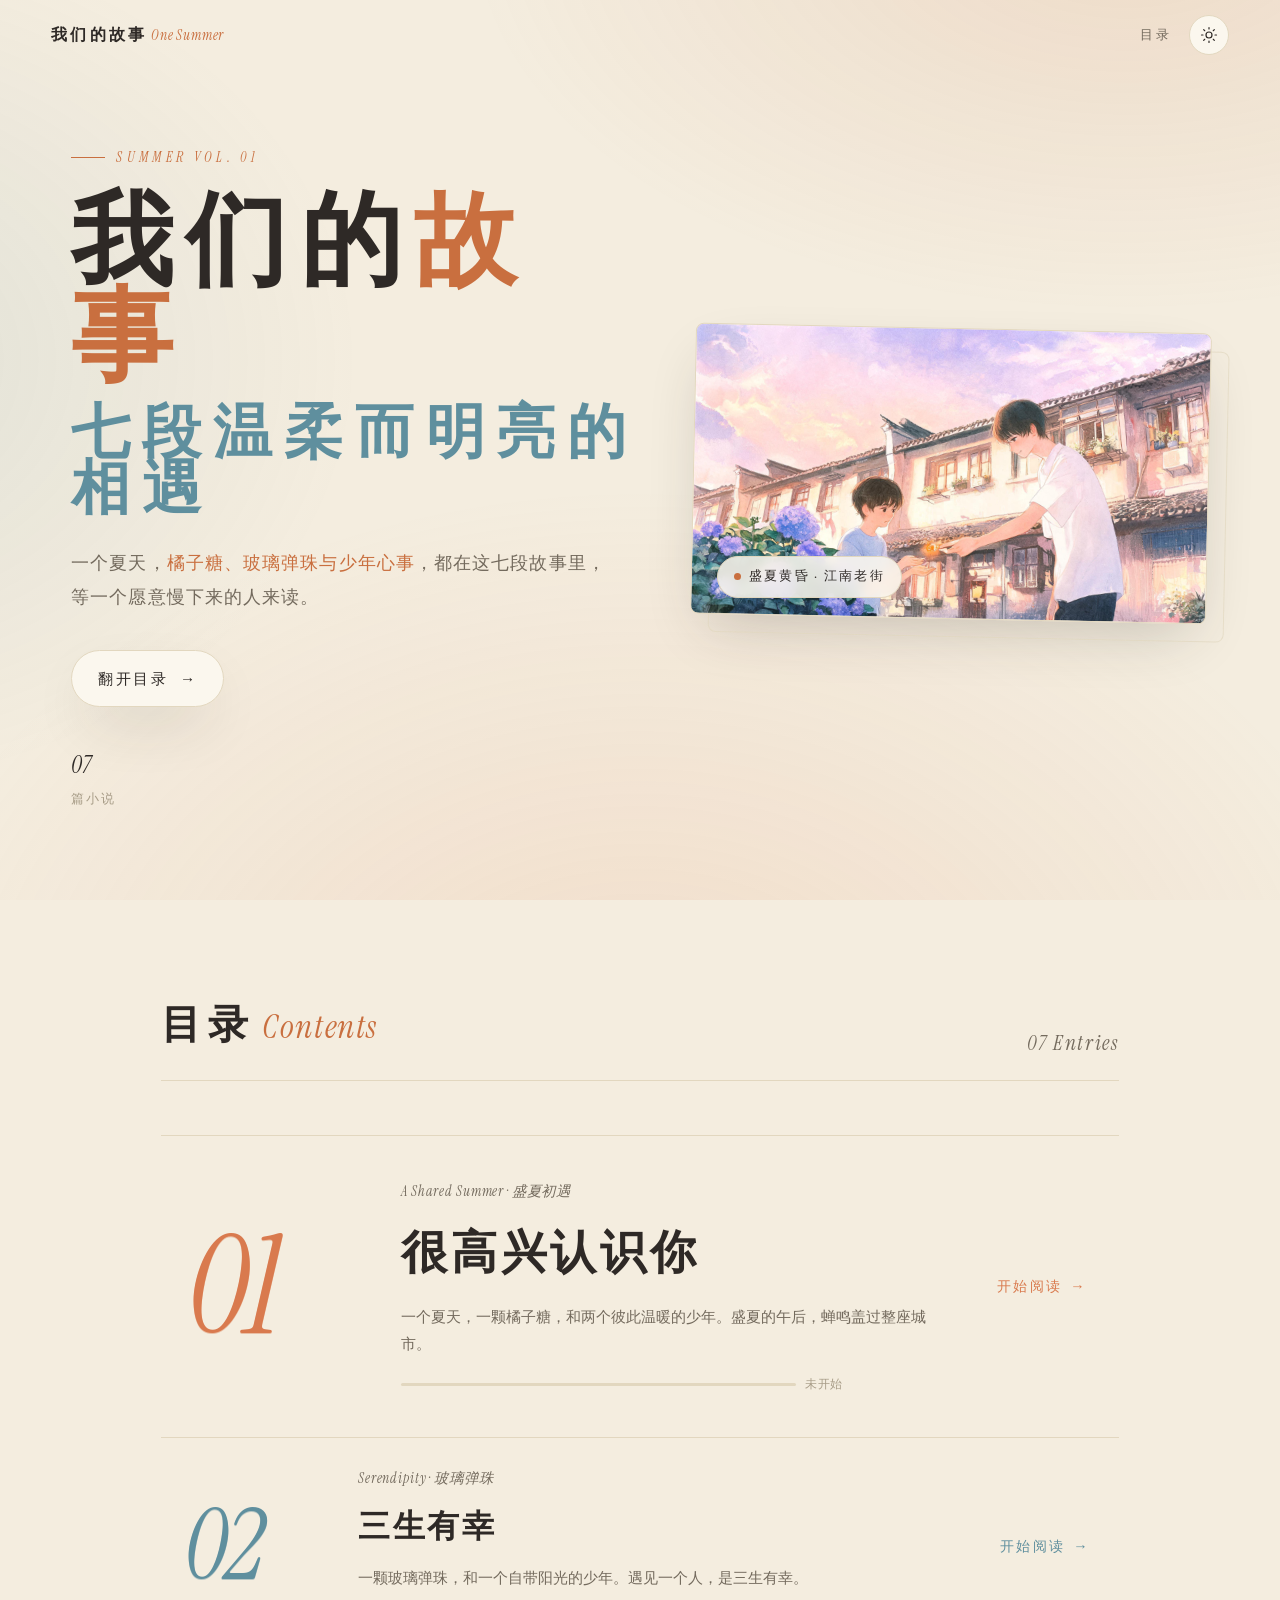
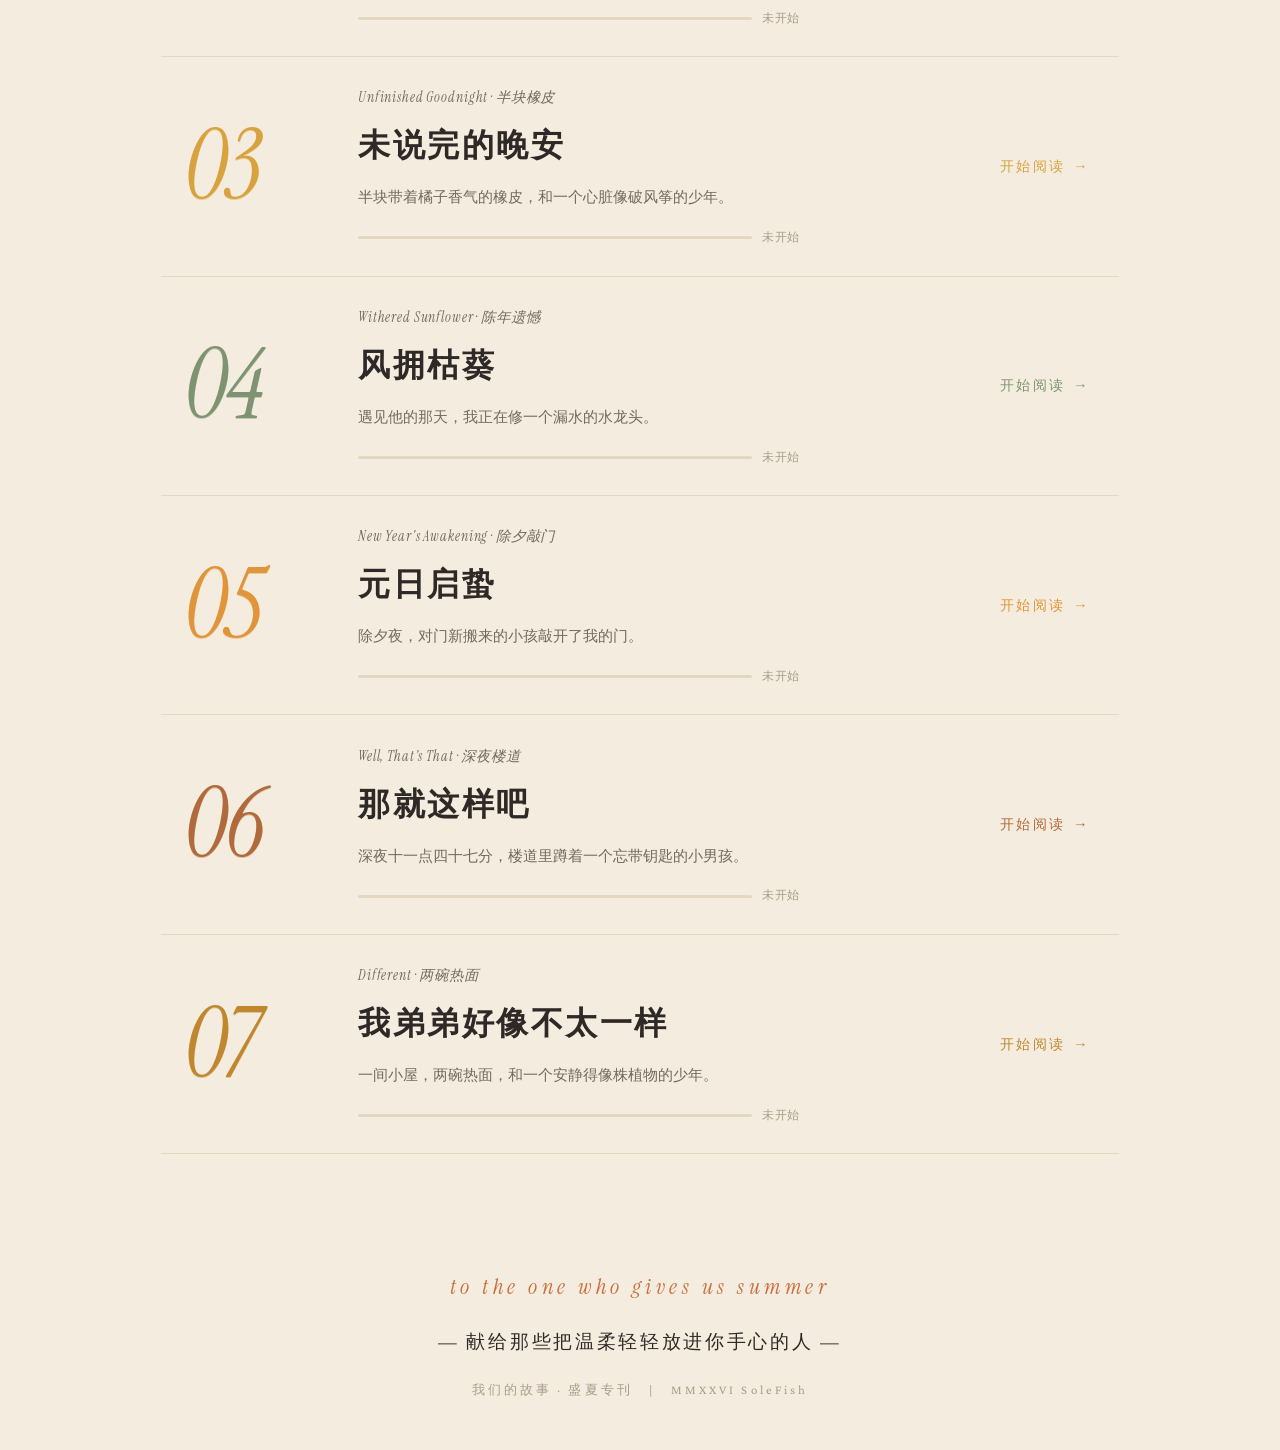
==== commit a40568b7: "首页hero区删除字数统计（19万字、∞种相遇）" ====
--- a/index.html
+++ b/index.html
@@ -289,8 +289,6 @@
     <a class="hero-cta" href="#stories">翻开目录 <span class="arr">→</span></a>
     <div class="hero-meta">
       <div><b>07</b><span>篇小说</span></div>
-      <div><b>19</b><span>万字</span></div>
-      <div><b>∞</b><span>种相遇</span></div>
     </div>
   </div>
   <div class="cover-wrap">
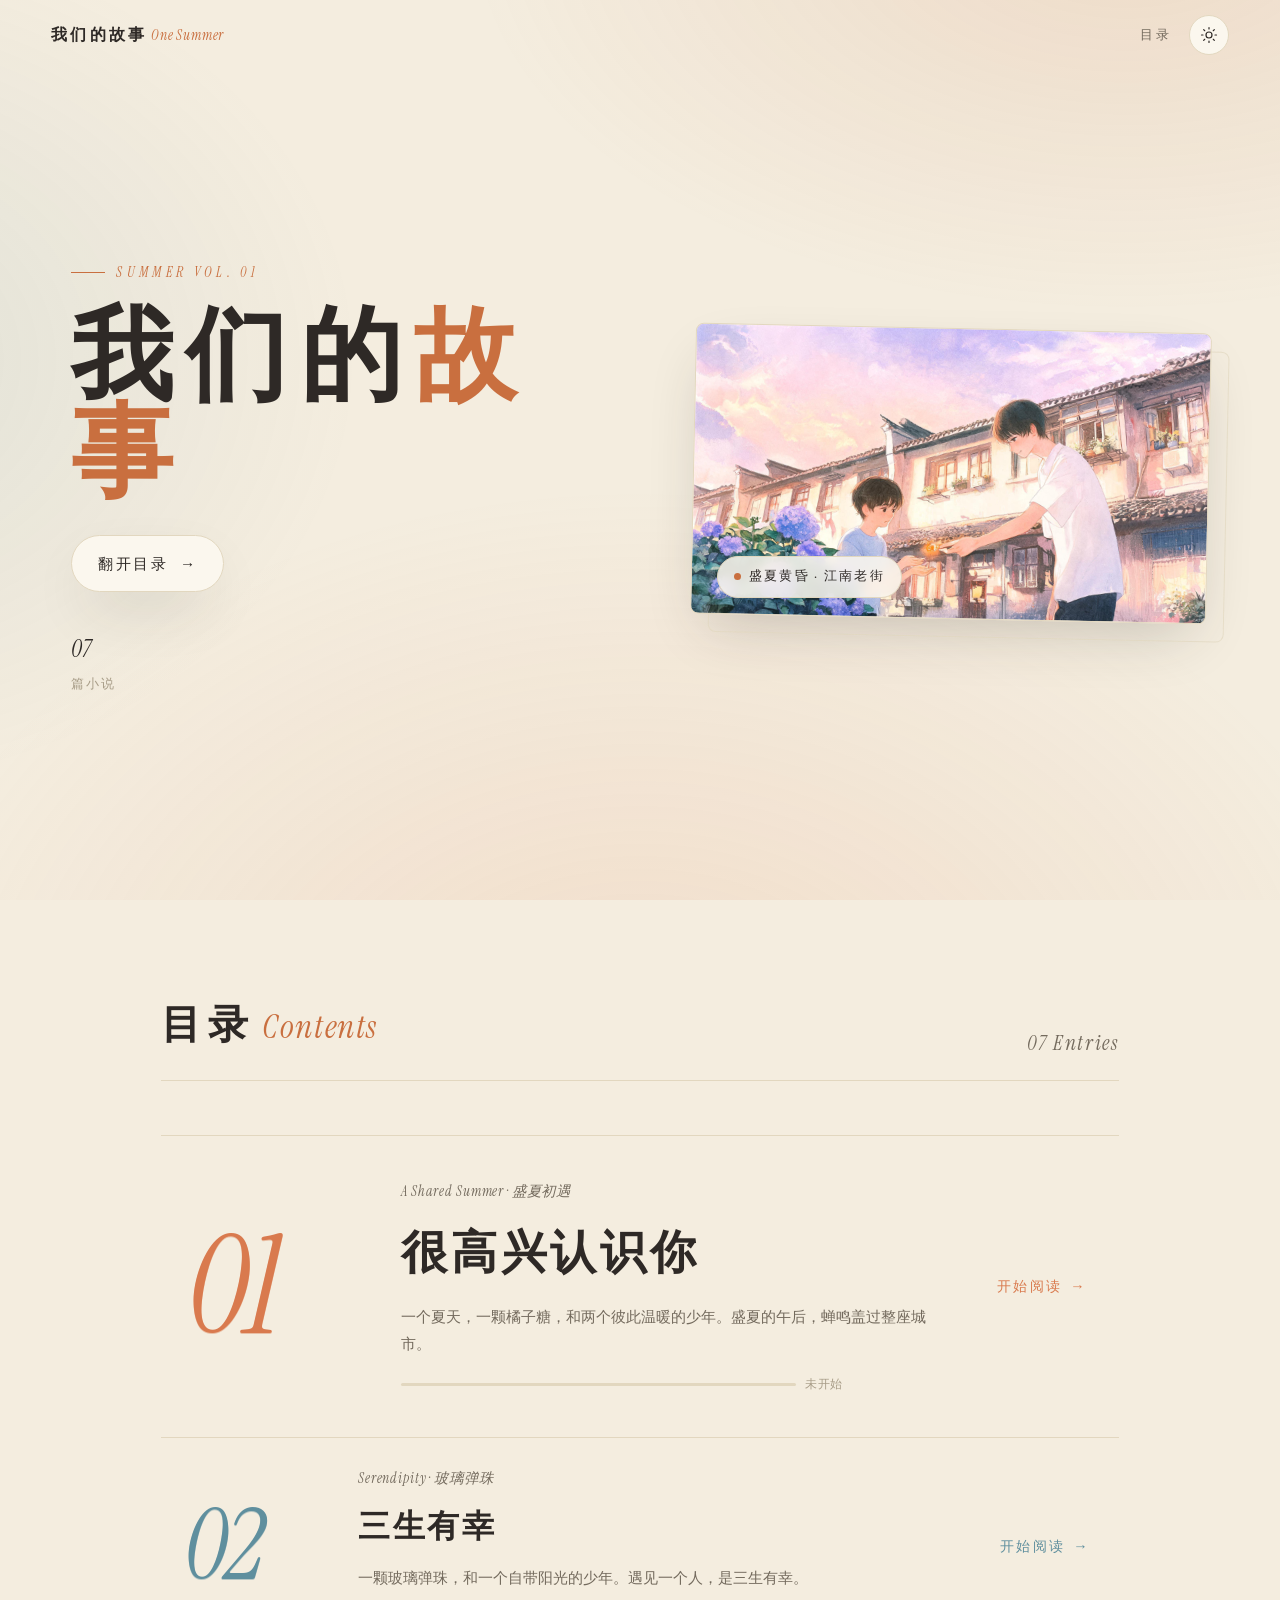
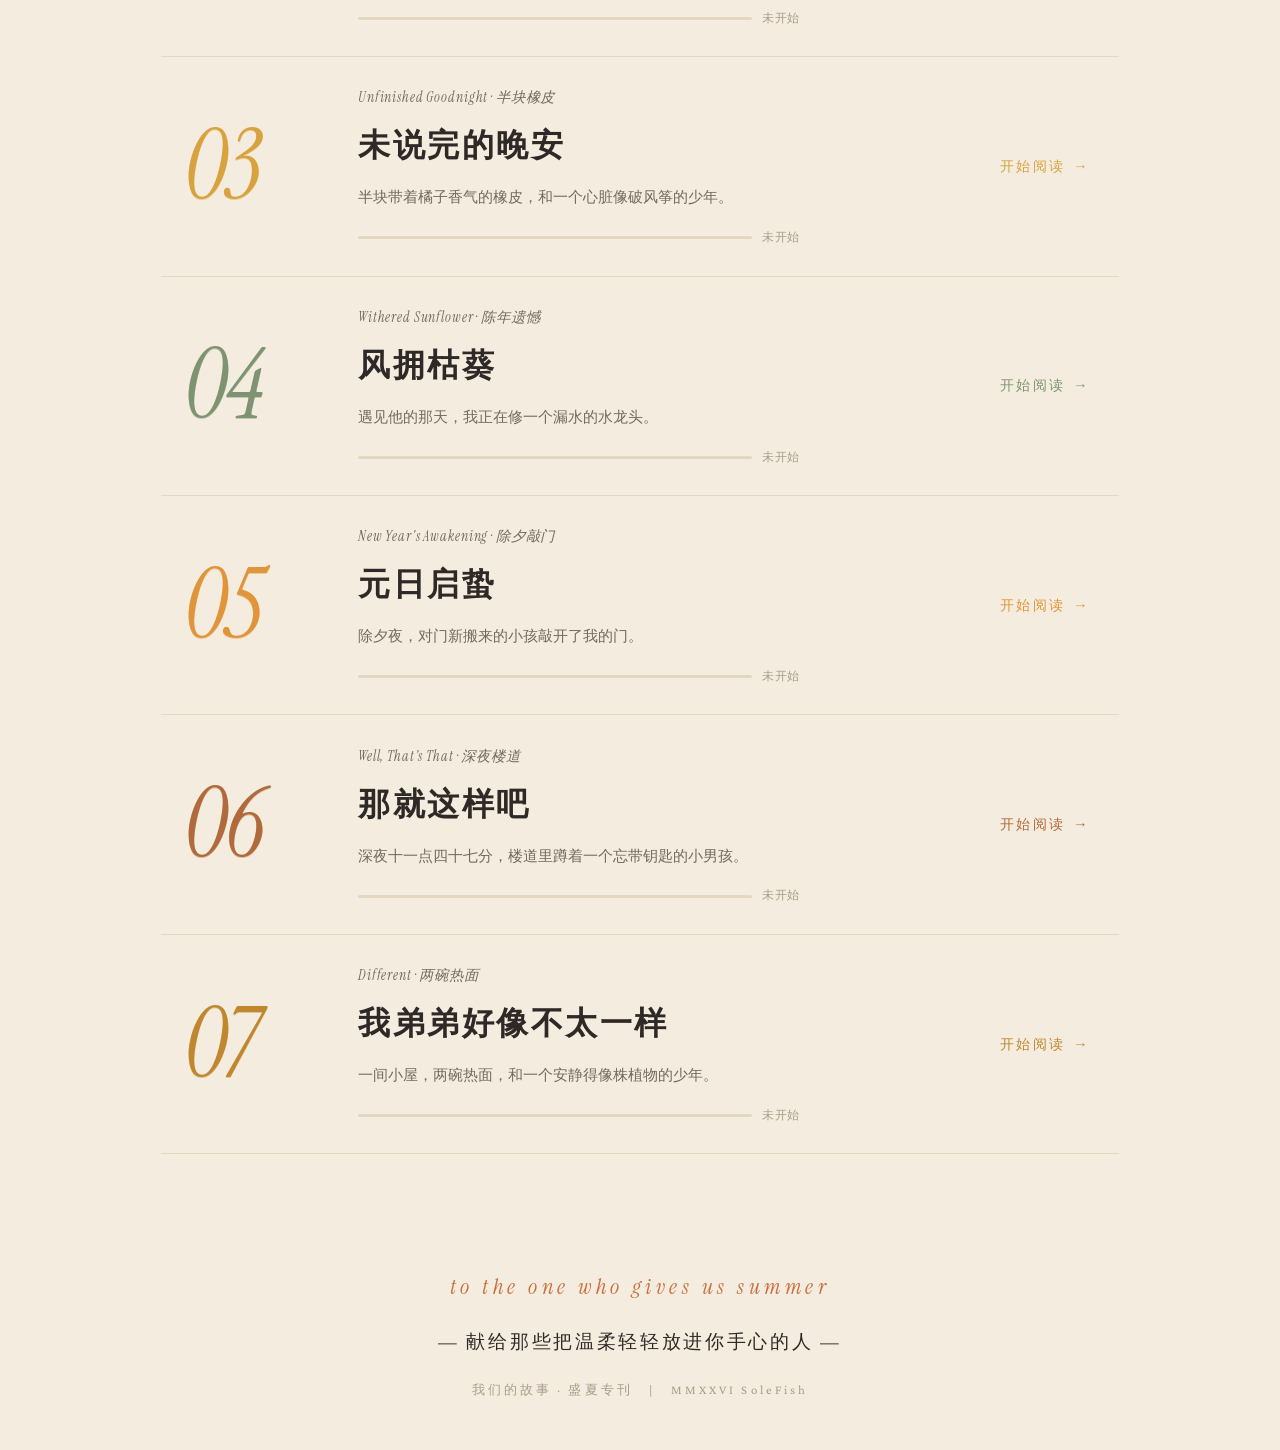
==== commit 7315c99f: "首页hero区删除副标题与引言段落" ====
--- a/index.html
+++ b/index.html
@@ -284,8 +284,7 @@
 <header class="hero">
   <div class="hero-copy">
     <span class="issue">Summer Vol. 01</span>
-    <h1 class="hero-title">我们的<span class="accent">故事</span><span class="line2">七段温柔而明亮的相遇</span></h1>
-    <p class="hero-kicker">一个夏天，<em>橘子糖、玻璃弹珠与少年心事</em>，都在这七段故事里，等一个愿意慢下来的人来读。</p>
+    <h1 class="hero-title">我们的<span class="accent">故事</span></h1>
     <a class="hero-cta" href="#stories">翻开目录 <span class="arr">→</span></a>
     <div class="hero-meta">
       <div><b>07</b><span>篇小说</span></div>
